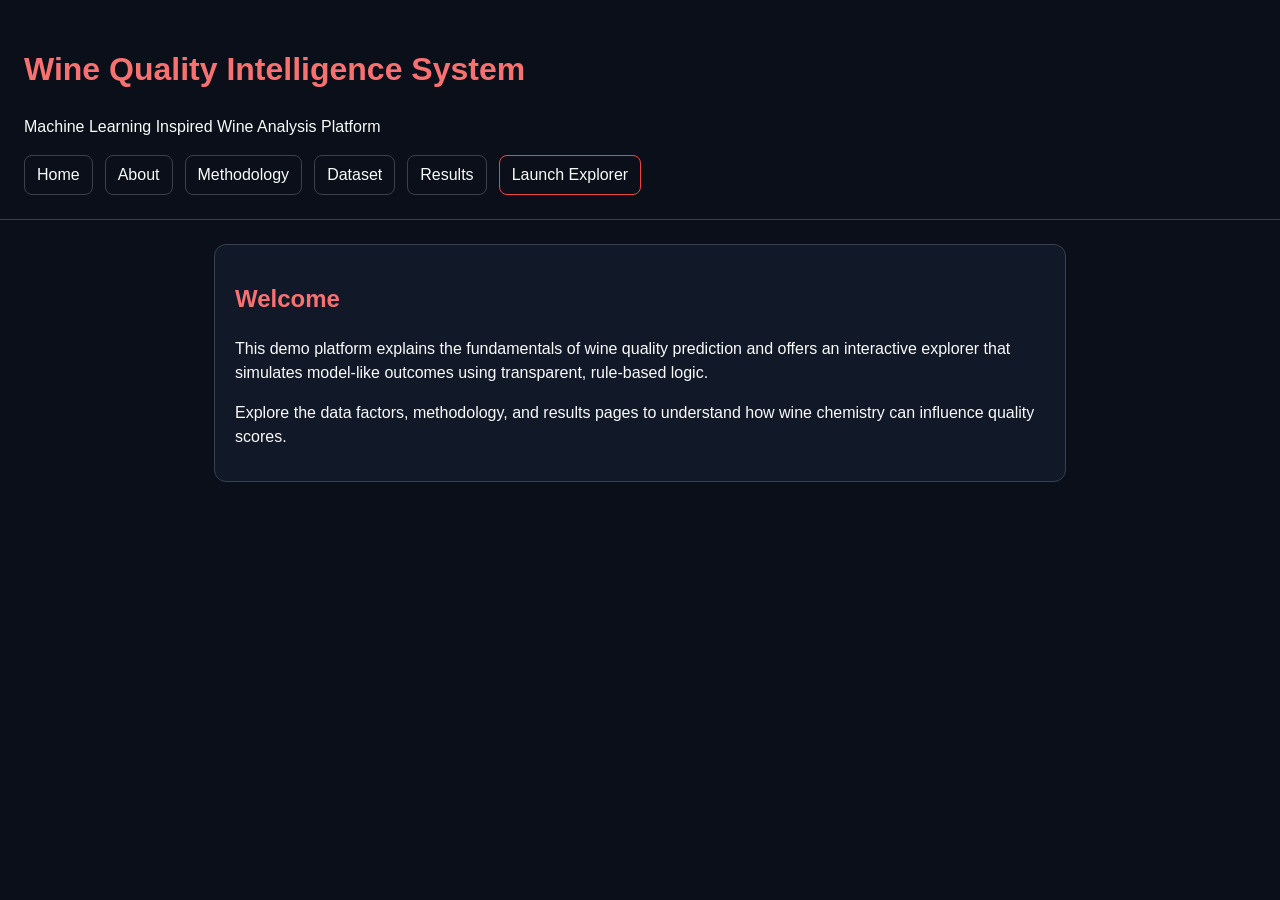
==== index.html @ b7f2c3f7 "Merge branch 'main' into codex/add-vercel-deployment-instructions-2m6fjk" ====
<!DOCTYPE html>
<html lang="en">
<head>
  <meta charset="UTF-8" />
  <meta name="viewport" content="width=device-width, initial-scale=1.0" />
  <title>Wine Quality Intelligence Platform</title>
  <link rel="stylesheet" href="css/style.css" />
</head>
<body>
  <header class="site-header">
    <h1>Wine Quality Intelligence System</h1>
    <p>Machine Learning Inspired Wine Analysis Platform</p>
    <nav>
      <a href="index.html">Home</a>
      <a href="about.html">About</a>
      <a href="methodology.html">Methodology</a>
      <a href="dataset.html">Dataset</a>
      <a href="results.html">Results</a>
      <a href="explorer.html" class="cta">Launch Explorer</a>
    </nav>
  </header>

  <main class="container">
    <section class="card">
      <h2>Welcome</h2>
      <p>
        This demo platform explains the fundamentals of wine quality prediction and offers
        an interactive explorer that simulates model-like outcomes using transparent, rule-based logic.
      </p>
      <p>
        Explore the data factors, methodology, and results pages to understand how wine chemistry
        can influence quality scores.
      </p>
    </section>
  </main>

  <script src="js/script.js"></script>
</body>
</html>
---- css/style.css ----
:root {
  --bg: #0b0f1a;
  --surface: #111827;
  --text: #f9fafb;
  --muted: #d1d5db;
  --accent: #f87171;
  --button: #7f1d1d;
}

* { box-sizing: border-box; }

body {
  margin: 0;
  background: var(--bg);
  color: var(--text);
  font-family: Arial, Helvetica, sans-serif;
  line-height: 1.5;
}

h1, h2 {
  color: var(--accent);
}

.site-header {
  padding: 1.5rem;
  border-bottom: 1px solid #374151;
}

nav {
  display: flex;
  flex-wrap: wrap;
  gap: 0.75rem;
  margin-top: 1rem;
}

nav a {
  color: var(--text);
  text-decoration: none;
  padding: 0.45rem 0.75rem;
  border: 1px solid #374151;
  border-radius: 0.5rem;
}

nav a.cta {
  border-color: #ef4444;
}

.container {
  max-width: 900px;
  margin: 0 auto;
  padding: 1.5rem;
}

.card {
  background: var(--surface);
  border: 1px solid #374151;
  border-radius: 0.75rem;
  padding: 1rem 1.25rem;
  margin-bottom: 1rem;
}

label {
  display: block;
  margin-top: 0.75rem;
  color: var(--muted);
}

input[type="range"] {
  width: 100%;
}

button {
  margin-top: 1rem;
  background: var(--button);
  color: white;
  padding: 10px 14px;
  border-radius: 5px;
  border: none;
  cursor: pointer;
}

.result, .insights {
  margin-top: 1rem;
}

.bars > div {
  margin: 0.75rem 0;
}

.bar {
  height: 12px;
  background: linear-gradient(90deg, #ef4444, #22c55e);
  width: var(--w);
  border-radius: 999px;
}
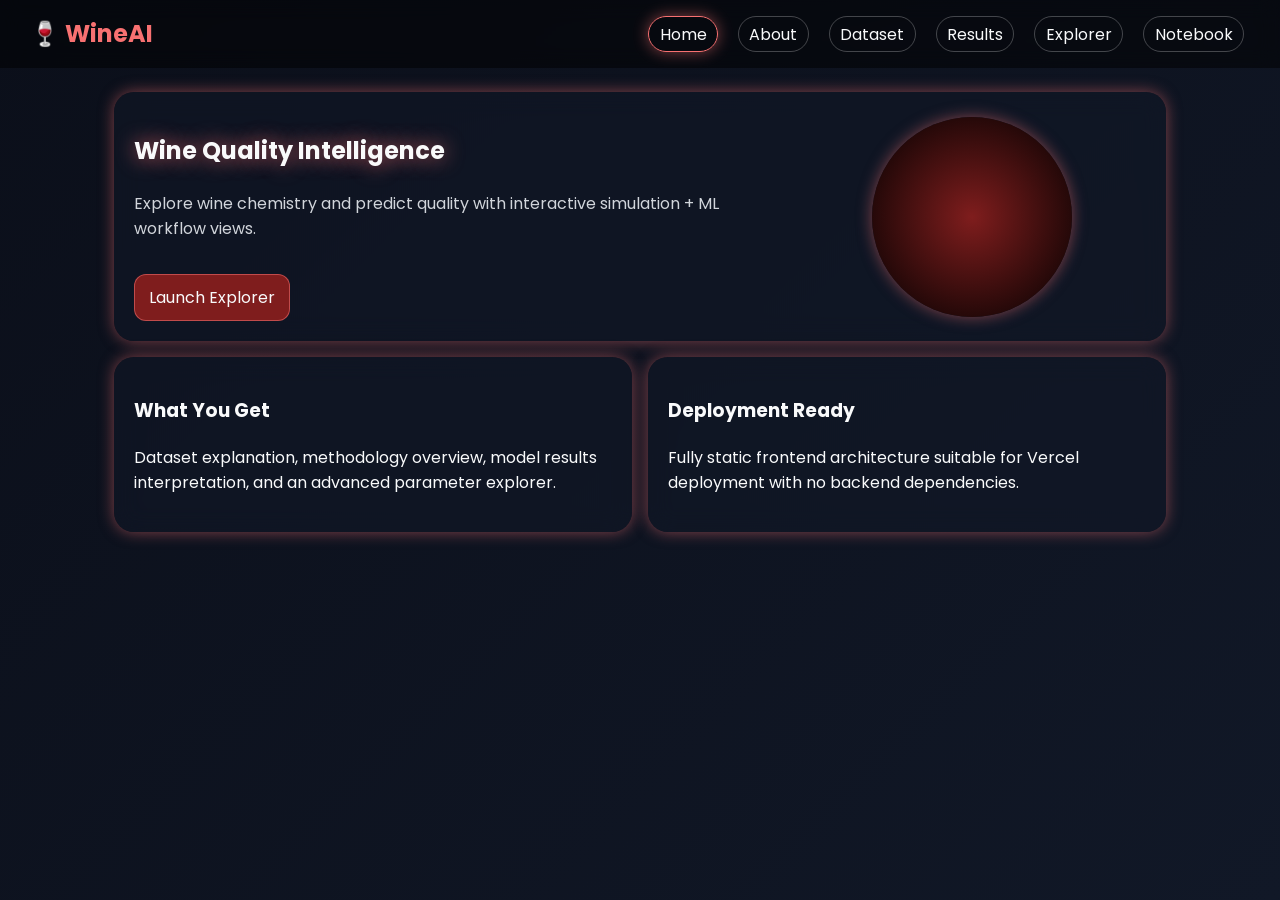
==== commit 68f2a105: "Redesign UI with EPHI premium theme and live charted explorer" ====
--- a/index.html
+++ b/index.html
@@ -7,30 +7,37 @@
   <link rel="stylesheet" href="css/style.css" />
 </head>
 <body>
-  <header class="site-header">
-    <h1>Wine Quality Intelligence System</h1>
-    <p>Machine Learning Inspired Wine Analysis Platform</p>
-    <nav>
-      <a href="index.html">Home</a>
-      <a href="about.html">About</a>
-      <a href="methodology.html">Methodology</a>
-      <a href="dataset.html">Dataset</a>
-      <a href="results.html">Results</a>
-      <a href="explorer.html" class="cta">Launch Explorer</a>
-    </nav>
-  </header>
+  <nav class="navbar">
+    <h2>🍷 WineAI</h2>
+    <ul>
+      <li><a href="index.html" class="active">Home</a></li>
+      <li><a href="about.html">About</a></li>
+      <li><a href="dataset.html">Dataset</a></li>
+      <li><a href="results.html">Results</a></li>
+      <li><a href="explorer.html">Explorer</a></li>
+      <li><a href="notebook.html">Notebook</a></li>
+    </ul>
+  </nav>
 
   <main class="container">
-    <section class="card">
-      <h2>Welcome</h2>
-      <p>
-        This demo platform explains the fundamentals of wine quality prediction and offers
-        an interactive explorer that simulates model-like outcomes using transparent, rule-based logic.
-      </p>
-      <p>
-        Explore the data factors, methodology, and results pages to understand how wine chemistry
-        can influence quality scores.
-      </p>
+    <section class="hero card">
+      <div class="hero-text">
+        <h1>Wine Quality Intelligence</h1>
+        <p>Explore wine chemistry and predict quality with interactive simulation + ML workflow views.</p>
+        <a href="explorer.html" class="button-link">Launch Explorer</a>
+      </div>
+      <div class="wine-animation" aria-hidden="true"></div>
+    </section>
+
+    <section class="grid-2">
+      <article class="card">
+        <h3>What You Get</h3>
+        <p>Dataset explanation, methodology overview, model results interpretation, and an advanced parameter explorer.</p>
+      </article>
+      <article class="card">
+        <h3>Deployment Ready</h3>
+        <p>Fully static frontend architecture suitable for Vercel deployment with no backend dependencies.</p>
+      </article>
     </section>
   </main>
 
--- a/css/style.css
+++ b/css/style.css
@@ -1,95 +1,209 @@
+@import url('https://fonts.googleapis.com/css2?family=Poppins:wght@300;400;600;700&display=swap');
+
 :root {
   --bg: #0b0f1a;
-  --surface: #111827;
+  --card: rgba(17, 24, 39, 0.6);
+  --primary: #7f1d1d;
+  --accent: #f87171;
   --text: #f9fafb;
   --muted: #d1d5db;
-  --accent: #f87171;
-  --button: #7f1d1d;
+  --glow: 0 0 15px rgba(248, 113, 113, 0.5);
 }
 
 * { box-sizing: border-box; }
 
 body {
+  background: linear-gradient(135deg, #0b0f1a, #111827);
+  color: var(--text);
+  font-family: 'Poppins', sans-serif;
   margin: 0;
-  background: var(--bg);
-  color: var(--text);
-  font-family: Arial, Helvetica, sans-serif;
-  line-height: 1.5;
-}
-
-h1, h2 {
+  min-height: 100vh;
+  line-height: 1.6;
+}
+
+h1 {
+  text-shadow: 0 0 20px rgba(248, 113, 113, 0.8);
+}
+
+.navbar {
+  display: flex;
+  justify-content: space-between;
+  align-items: center;
+  padding: 15px 30px;
+  background: rgba(0, 0, 0, 0.5);
+  backdrop-filter: blur(10px);
+  position: sticky;
+  top: 0;
+  z-index: 50;
+}
+
+.navbar h2 {
+  margin: 0;
   color: var(--accent);
 }
 
-.site-header {
-  padding: 1.5rem;
-  border-bottom: 1px solid #374151;
-}
-
-nav {
+.navbar ul {
   display: flex;
   flex-wrap: wrap;
-  gap: 0.75rem;
-  margin-top: 1rem;
-}
-
-nav a {
+  gap: 0.5rem;
+  list-style: none;
+  margin: 0;
+  padding: 0;
+}
+
+.navbar a {
   color: var(--text);
+  margin: 0 6px;
   text-decoration: none;
-  padding: 0.45rem 0.75rem;
-  border: 1px solid #374151;
-  border-radius: 0.5rem;
-}
-
-nav a.cta {
-  border-color: #ef4444;
+  padding: 0.35rem 0.65rem;
+  border-radius: 999px;
+  border: 1px solid rgba(249, 250, 251, 0.25);
+  transition: all 0.25s ease;
+}
+
+.navbar a:hover,
+.navbar a.active {
+  border-color: var(--accent);
+  box-shadow: var(--glow);
 }
 
 .container {
-  max-width: 900px;
+  max-width: 1100px;
   margin: 0 auto;
-  padding: 1.5rem;
+  padding: 24px;
+}
+
+.hero {
+  display: grid;
+  grid-template-columns: 1.3fr 0.7fr;
+  gap: 1rem;
+  align-items: center;
+}
+
+.hero-text p {
+  color: var(--muted);
+}
+
+.wine-animation {
+  width: 200px;
+  height: 200px;
+  margin: 0 auto;
+  background: radial-gradient(circle, #7f1d1d, #000);
+  border-radius: 50%;
+  animation: rotate 10s linear infinite;
+  box-shadow: var(--glow);
+}
+
+@keyframes rotate {
+  from { transform: rotate(0deg); }
+  to { transform: rotate(360deg); }
 }
 
 .card {
-  background: var(--surface);
-  border: 1px solid #374151;
-  border-radius: 0.75rem;
-  padding: 1rem 1.25rem;
+  background: var(--card);
+  backdrop-filter: blur(12px);
+  border-radius: 20px;
+  padding: 20px;
+  box-shadow: var(--glow);
+  transition: 0.3s;
   margin-bottom: 1rem;
 }
 
-label {
-  display: block;
-  margin-top: 0.75rem;
-  color: var(--muted);
+.card:hover {
+  transform: translateY(-5px);
+  box-shadow: 0 0 25px rgba(248, 113, 113, 0.7);
+}
+
+.grid-2 {
+  display: grid;
+  grid-template-columns: repeat(2, minmax(0, 1fr));
+  gap: 1rem;
+}
+
+.explorer {
+  display: grid;
+  grid-template-columns: 1.1fr 1fr 0.9fr;
+  gap: 20px;
+  padding: 20px 0;
 }
 
 input[type="range"] {
   width: 100%;
-}
-
-button {
+  transition: 0.3s;
+}
+
+input[type="range"]:hover {
+  transform: scale(1.05);
+}
+
+label {
+  margin-top: 0.7rem;
+  display: block;
+  color: var(--muted);
+}
+
+button,
+.button-link {
+  background: var(--primary);
+  color: var(--text);
+  border: 1px solid rgba(248, 113, 113, 0.55);
+  border-radius: 12px;
+  padding: 10px 14px;
   margin-top: 1rem;
-  background: var(--button);
-  color: white;
-  padding: 10px 14px;
-  border-radius: 5px;
-  border: none;
+  text-decoration: none;
+  display: inline-block;
   cursor: pointer;
-}
-
-.result, .insights {
-  margin-top: 1rem;
-}
-
-.bars > div {
+  transition: filter 0.25s ease;
+}
+
+button:hover,
+.button-link:hover {
+  filter: brightness(1.2);
+}
+
+#loader {
+  border: 5px solid #111;
+  border-top: 5px solid red;
+  border-radius: 50%;
+  width: 40px;
+  height: 40px;
+  animation: spin 1s linear infinite;
   margin: 0.75rem 0;
-}
-
-.bar {
-  height: 12px;
-  background: linear-gradient(90deg, #ef4444, #22c55e);
-  width: var(--w);
-  border-radius: 999px;
-}
+  display: none;
+}
+
+@keyframes spin {
+  to { transform: rotate(360deg); }
+}
+
+table {
+  width: 100%;
+  border-collapse: collapse;
+}
+th, td {
+  border: 1px solid rgba(209, 213, 219, 0.3);
+  padding: 8px;
+}
+
+.heatmap-grid {
+  display: grid;
+  grid-template-columns: repeat(3, 1fr);
+  max-width: 330px;
+  gap: 6px;
+}
+.heatmap-grid div {
+  text-align: center;
+  padding: 0.5rem;
+  border-radius: 8px;
+}
+.h1 { background: #14532d; }
+.h2 { background: #7f1d1d; }
+.h3 { background: #1d4ed8; }
+
+.small { color: var(--muted); font-size: 0.9rem; }
+
+@media (max-width: 900px) {
+  .hero { grid-template-columns: 1fr; }
+  .explorer { grid-template-columns: 1fr; }
+  .grid-2 { grid-template-columns: 1fr; }
+}
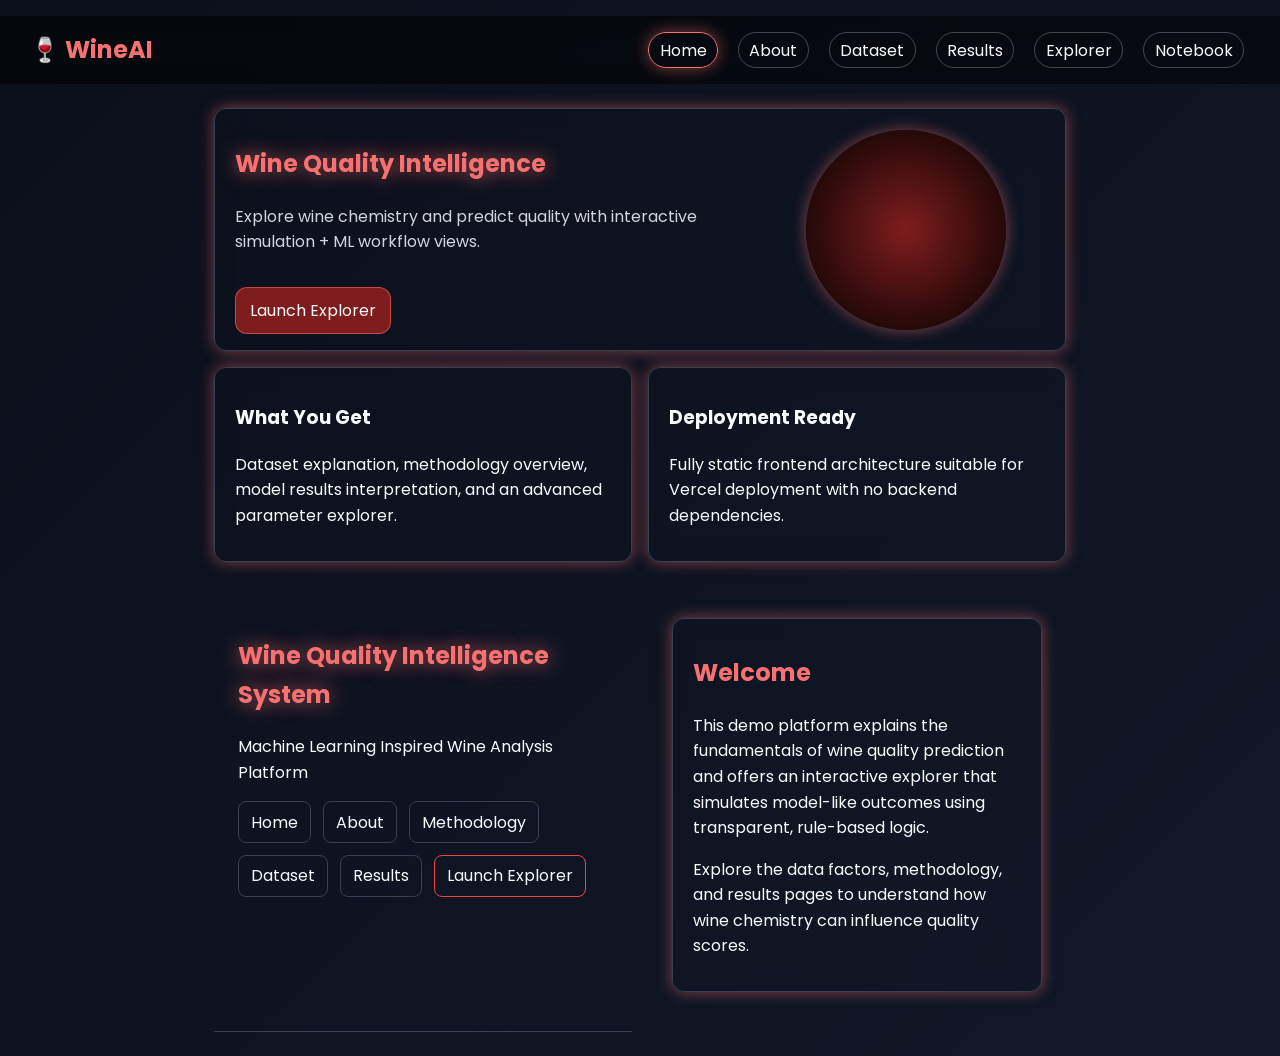
==== commit a6487c80: "Merge branch 'main' into codex/add-vercel-deployment-instructions-mnveum" ====
--- a/index.html
+++ b/index.html
@@ -38,6 +38,30 @@
         <h3>Deployment Ready</h3>
         <p>Fully static frontend architecture suitable for Vercel deployment with no backend dependencies.</p>
       </article>
+  <header class="site-header">
+    <h1>Wine Quality Intelligence System</h1>
+    <p>Machine Learning Inspired Wine Analysis Platform</p>
+    <nav>
+      <a href="index.html">Home</a>
+      <a href="about.html">About</a>
+      <a href="methodology.html">Methodology</a>
+      <a href="dataset.html">Dataset</a>
+      <a href="results.html">Results</a>
+      <a href="explorer.html" class="cta">Launch Explorer</a>
+    </nav>
+  </header>
+
+  <main class="container">
+    <section class="card">
+      <h2>Welcome</h2>
+      <p>
+        This demo platform explains the fundamentals of wine quality prediction and offers
+        an interactive explorer that simulates model-like outcomes using transparent, rule-based logic.
+      </p>
+      <p>
+        Explore the data factors, methodology, and results pages to understand how wine chemistry
+        can influence quality scores.
+      </p>
     </section>
   </main>
 
--- a/css/style.css
+++ b/css/style.css
@@ -8,6 +8,13 @@
   --text: #f9fafb;
   --muted: #d1d5db;
   --glow: 0 0 15px rgba(248, 113, 113, 0.5);
+:root {
+  --bg: #0b0f1a;
+  --surface: #111827;
+  --text: #f9fafb;
+  --muted: #d1d5db;
+  --accent: #f87171;
+  --button: #7f1d1d;
 }
 
 * { box-sizing: border-box; }
@@ -125,6 +132,59 @@
   grid-template-columns: 1.1fr 1fr 0.9fr;
   gap: 20px;
   padding: 20px 0;
+  margin: 0;
+  background: var(--bg);
+  color: var(--text);
+  font-family: Arial, Helvetica, sans-serif;
+  line-height: 1.5;
+}
+
+h1, h2 {
+  color: var(--accent);
+}
+
+.site-header {
+  padding: 1.5rem;
+  border-bottom: 1px solid #374151;
+}
+
+nav {
+  display: flex;
+  flex-wrap: wrap;
+  gap: 0.75rem;
+  margin-top: 1rem;
+}
+
+nav a {
+  color: var(--text);
+  text-decoration: none;
+  padding: 0.45rem 0.75rem;
+  border: 1px solid #374151;
+  border-radius: 0.5rem;
+}
+
+nav a.cta {
+  border-color: #ef4444;
+}
+
+.container {
+  max-width: 900px;
+  margin: 0 auto;
+  padding: 1.5rem;
+}
+
+.card {
+  background: var(--surface);
+  border: 1px solid #374151;
+  border-radius: 0.75rem;
+  padding: 1rem 1.25rem;
+  margin-bottom: 1rem;
+}
+
+label {
+  display: block;
+  margin-top: 0.75rem;
+  color: var(--muted);
 }
 
 input[type="range"] {
@@ -207,3 +267,28 @@
   .explorer { grid-template-columns: 1fr; }
   .grid-2 { grid-template-columns: 1fr; }
 }
+
+button {
+  margin-top: 1rem;
+  background: var(--button);
+  color: white;
+  padding: 10px 14px;
+  border-radius: 5px;
+  border: none;
+  cursor: pointer;
+}
+
+.result, .insights {
+  margin-top: 1rem;
+}
+
+.bars > div {
+  margin: 0.75rem 0;
+}
+
+.bar {
+  height: 12px;
+  background: linear-gradient(90deg, #ef4444, #22c55e);
+  width: var(--w);
+  border-radius: 999px;
+}
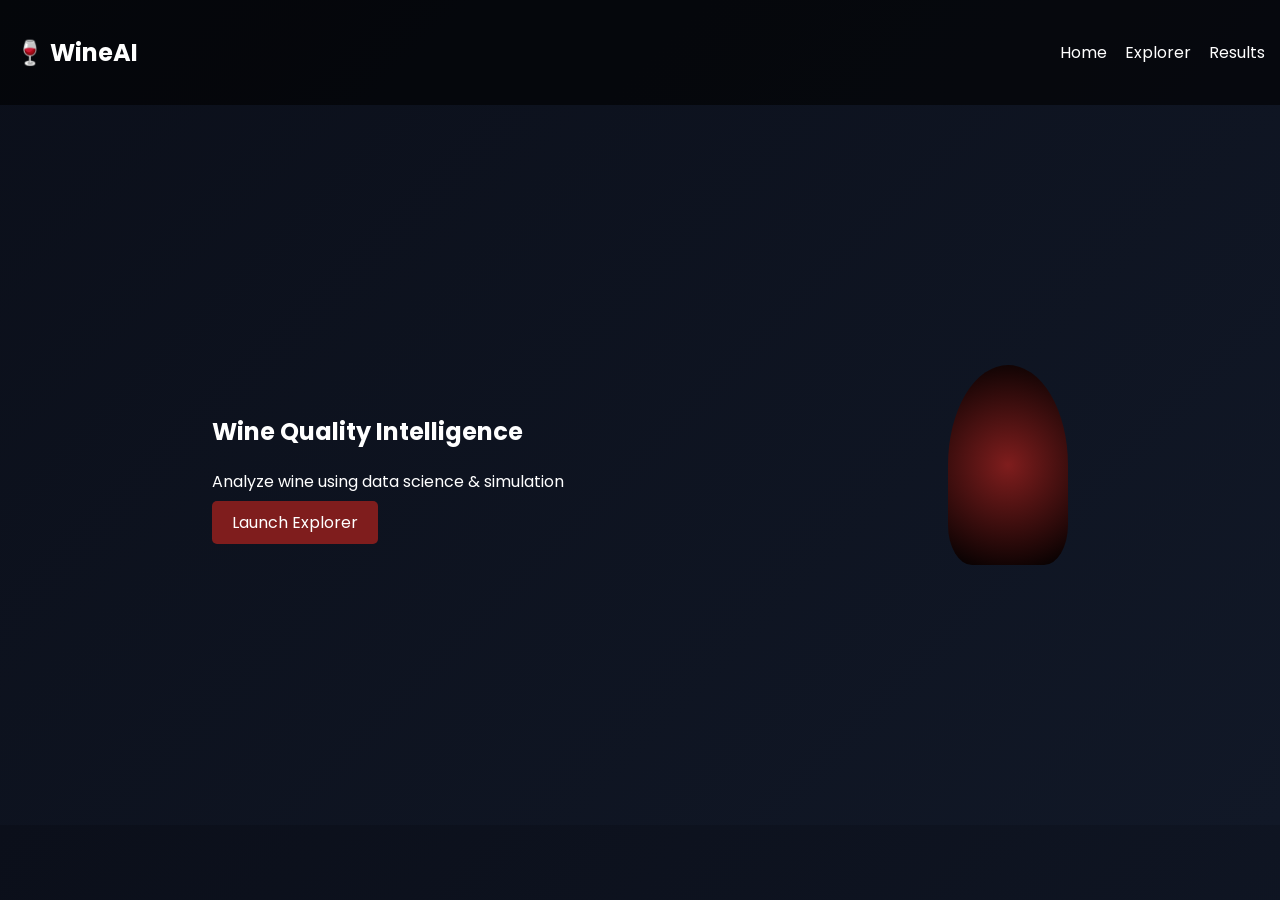
==== commit c27d13ee: "Restructure to premium 3-page WineAI frontend" ====
--- a/index.html
+++ b/index.html
@@ -1,70 +1,32 @@
 <!DOCTYPE html>
-<html lang="en">
+<html>
 <head>
-  <meta charset="UTF-8" />
-  <meta name="viewport" content="width=device-width, initial-scale=1.0" />
-  <title>Wine Quality Intelligence Platform</title>
-  <link rel="stylesheet" href="css/style.css" />
+    <meta charset="UTF-8" />
+    <meta name="viewport" content="width=device-width, initial-scale=1.0" />
+    <title>Wine Quality Intelligence</title>
+    <link rel="stylesheet" href="css/style.css">
 </head>
+
 <body>
-  <nav class="navbar">
+
+<nav class="navbar">
     <h2>🍷 WineAI</h2>
-    <ul>
-      <li><a href="index.html" class="active">Home</a></li>
-      <li><a href="about.html">About</a></li>
-      <li><a href="dataset.html">Dataset</a></li>
-      <li><a href="results.html">Results</a></li>
-      <li><a href="explorer.html">Explorer</a></li>
-      <li><a href="notebook.html">Notebook</a></li>
-    </ul>
-  </nav>
+    <div>
+        <a href="index.html">Home</a>
+        <a href="explorer.html">Explorer</a>
+        <a href="results.html">Results</a>
+    </div>
+</nav>
 
-  <main class="container">
-    <section class="hero card">
-      <div class="hero-text">
+<section class="hero">
+    <div>
         <h1>Wine Quality Intelligence</h1>
-        <p>Explore wine chemistry and predict quality with interactive simulation + ML workflow views.</p>
-        <a href="explorer.html" class="button-link">Launch Explorer</a>
-      </div>
-      <div class="wine-animation" aria-hidden="true"></div>
-    </section>
+        <p>Analyze wine using data science & simulation</p>
+        <a href="explorer.html" class="btn">Launch Explorer</a>
+    </div>
 
-    <section class="grid-2">
-      <article class="card">
-        <h3>What You Get</h3>
-        <p>Dataset explanation, methodology overview, model results interpretation, and an advanced parameter explorer.</p>
-      </article>
-      <article class="card">
-        <h3>Deployment Ready</h3>
-        <p>Fully static frontend architecture suitable for Vercel deployment with no backend dependencies.</p>
-      </article>
-  <header class="site-header">
-    <h1>Wine Quality Intelligence System</h1>
-    <p>Machine Learning Inspired Wine Analysis Platform</p>
-    <nav>
-      <a href="index.html">Home</a>
-      <a href="about.html">About</a>
-      <a href="methodology.html">Methodology</a>
-      <a href="dataset.html">Dataset</a>
-      <a href="results.html">Results</a>
-      <a href="explorer.html" class="cta">Launch Explorer</a>
-    </nav>
-  </header>
+    <div class="wine-glass"></div>
+</section>
 
-  <main class="container">
-    <section class="card">
-      <h2>Welcome</h2>
-      <p>
-        This demo platform explains the fundamentals of wine quality prediction and offers
-        an interactive explorer that simulates model-like outcomes using transparent, rule-based logic.
-      </p>
-      <p>
-        Explore the data factors, methodology, and results pages to understand how wine chemistry
-        can influence quality scores.
-      </p>
-    </section>
-  </main>
-
-  <script src="js/script.js"></script>
 </body>
 </html>
--- a/css/style.css
+++ b/css/style.css
@@ -1,294 +1,77 @@
 @import url('https://fonts.googleapis.com/css2?family=Poppins:wght@300;400;600;700&display=swap');
 
-:root {
-  --bg: #0b0f1a;
-  --card: rgba(17, 24, 39, 0.6);
-  --primary: #7f1d1d;
-  --accent: #f87171;
-  --text: #f9fafb;
-  --muted: #d1d5db;
-  --glow: 0 0 15px rgba(248, 113, 113, 0.5);
-:root {
-  --bg: #0b0f1a;
-  --surface: #111827;
-  --text: #f9fafb;
-  --muted: #d1d5db;
-  --accent: #f87171;
-  --button: #7f1d1d;
-}
-
-* { box-sizing: border-box; }
-
 body {
-  background: linear-gradient(135deg, #0b0f1a, #111827);
-  color: var(--text);
-  font-family: 'Poppins', sans-serif;
-  margin: 0;
-  min-height: 100vh;
-  line-height: 1.6;
-}
-
-h1 {
-  text-shadow: 0 0 20px rgba(248, 113, 113, 0.8);
+    background: linear-gradient(135deg, #0b0f1a, #111827);
+    color: white;
+    font-family: 'Poppins', sans-serif;
+    margin: 0;
 }
 
 .navbar {
-  display: flex;
-  justify-content: space-between;
-  align-items: center;
-  padding: 15px 30px;
-  background: rgba(0, 0, 0, 0.5);
-  backdrop-filter: blur(10px);
-  position: sticky;
-  top: 0;
-  z-index: 50;
-}
-
-.navbar h2 {
-  margin: 0;
-  color: var(--accent);
-}
-
-.navbar ul {
-  display: flex;
-  flex-wrap: wrap;
-  gap: 0.5rem;
-  list-style: none;
-  margin: 0;
-  padding: 0;
+    display: flex;
+    justify-content: space-between;
+    align-items: center;
+    padding: 15px;
+    background: rgba(0,0,0,0.6);
 }
 
 .navbar a {
-  color: var(--text);
-  margin: 0 6px;
-  text-decoration: none;
-  padding: 0.35rem 0.65rem;
-  border-radius: 999px;
-  border: 1px solid rgba(249, 250, 251, 0.25);
-  transition: all 0.25s ease;
-}
-
-.navbar a:hover,
-.navbar a.active {
-  border-color: var(--accent);
-  box-shadow: var(--glow);
-}
-
-.container {
-  max-width: 1100px;
-  margin: 0 auto;
-  padding: 24px;
+    color: white;
+    text-decoration: none;
+    margin-left: 14px;
 }
 
 .hero {
-  display: grid;
-  grid-template-columns: 1.3fr 0.7fr;
-  gap: 1rem;
-  align-items: center;
+    display: flex;
+    justify-content: space-around;
+    align-items: center;
+    height: 80vh;
+    padding: 0 20px;
 }
 
-.hero-text p {
-  color: var(--muted);
-}
-
-.wine-animation {
-  width: 200px;
-  height: 200px;
-  margin: 0 auto;
-  background: radial-gradient(circle, #7f1d1d, #000);
-  border-radius: 50%;
-  animation: rotate 10s linear infinite;
-  box-shadow: var(--glow);
-}
-
-@keyframes rotate {
-  from { transform: rotate(0deg); }
-  to { transform: rotate(360deg); }
+.btn {
+    padding: 10px 20px;
+    background: #7f1d1d;
+    color: white;
+    text-decoration: none;
+    border-radius: 5px;
 }
 
 .card {
-  background: var(--card);
-  backdrop-filter: blur(12px);
-  border-radius: 20px;
-  padding: 20px;
-  box-shadow: var(--glow);
-  transition: 0.3s;
-  margin-bottom: 1rem;
-}
-
-.card:hover {
-  transform: translateY(-5px);
-  box-shadow: 0 0 25px rgba(248, 113, 113, 0.7);
-}
-
-.grid-2 {
-  display: grid;
-  grid-template-columns: repeat(2, minmax(0, 1fr));
-  gap: 1rem;
+    background: rgba(17, 24, 39, 0.6);
+    backdrop-filter: blur(10px);
+    padding: 20px;
+    border-radius: 15px;
 }
 
 .explorer {
-  display: grid;
-  grid-template-columns: 1.1fr 1fr 0.9fr;
-  gap: 20px;
-  padding: 20px 0;
-  margin: 0;
-  background: var(--bg);
-  color: var(--text);
-  font-family: Arial, Helvetica, sans-serif;
-  line-height: 1.5;
+    display: grid;
+    grid-template-columns: repeat(3, 1fr);
+    gap: 20px;
+    padding: 20px;
 }
 
-h1, h2 {
-  color: var(--accent);
+.wine-glass {
+    width: 120px;
+    height: 200px;
+    border-radius: 50% 50% 20% 20%;
+    background: radial-gradient(circle, #7f1d1d, black);
+    animation: float 3s ease-in-out infinite;
 }
 
-.site-header {
-  padding: 1.5rem;
-  border-bottom: 1px solid #374151;
+@keyframes float {
+    0% { transform: translateY(0px); }
+    50% { transform: translateY(-20px); }
+    100% { transform: translateY(0px); }
 }
 
-nav {
-  display: flex;
-  flex-wrap: wrap;
-  gap: 0.75rem;
-  margin-top: 1rem;
+.results-wrap {
+    max-width: 900px;
+    margin: 0 auto;
+    padding: 20px;
 }
 
-nav a {
-  color: var(--text);
-  text-decoration: none;
-  padding: 0.45rem 0.75rem;
-  border: 1px solid #374151;
-  border-radius: 0.5rem;
+@media (max-width: 900px) {
+  .hero { flex-direction: column; text-align: center; gap: 20px; }
+  .explorer { grid-template-columns: 1fr; }
 }
-
-nav a.cta {
-  border-color: #ef4444;
-}
-
-.container {
-  max-width: 900px;
-  margin: 0 auto;
-  padding: 1.5rem;
-}
-
-.card {
-  background: var(--surface);
-  border: 1px solid #374151;
-  border-radius: 0.75rem;
-  padding: 1rem 1.25rem;
-  margin-bottom: 1rem;
-}
-
-label {
-  display: block;
-  margin-top: 0.75rem;
-  color: var(--muted);
-}
-
-input[type="range"] {
-  width: 100%;
-  transition: 0.3s;
-}
-
-input[type="range"]:hover {
-  transform: scale(1.05);
-}
-
-label {
-  margin-top: 0.7rem;
-  display: block;
-  color: var(--muted);
-}
-
-button,
-.button-link {
-  background: var(--primary);
-  color: var(--text);
-  border: 1px solid rgba(248, 113, 113, 0.55);
-  border-radius: 12px;
-  padding: 10px 14px;
-  margin-top: 1rem;
-  text-decoration: none;
-  display: inline-block;
-  cursor: pointer;
-  transition: filter 0.25s ease;
-}
-
-button:hover,
-.button-link:hover {
-  filter: brightness(1.2);
-}
-
-#loader {
-  border: 5px solid #111;
-  border-top: 5px solid red;
-  border-radius: 50%;
-  width: 40px;
-  height: 40px;
-  animation: spin 1s linear infinite;
-  margin: 0.75rem 0;
-  display: none;
-}
-
-@keyframes spin {
-  to { transform: rotate(360deg); }
-}
-
-table {
-  width: 100%;
-  border-collapse: collapse;
-}
-th, td {
-  border: 1px solid rgba(209, 213, 219, 0.3);
-  padding: 8px;
-}
-
-.heatmap-grid {
-  display: grid;
-  grid-template-columns: repeat(3, 1fr);
-  max-width: 330px;
-  gap: 6px;
-}
-.heatmap-grid div {
-  text-align: center;
-  padding: 0.5rem;
-  border-radius: 8px;
-}
-.h1 { background: #14532d; }
-.h2 { background: #7f1d1d; }
-.h3 { background: #1d4ed8; }
-
-.small { color: var(--muted); font-size: 0.9rem; }
-
-@media (max-width: 900px) {
-  .hero { grid-template-columns: 1fr; }
-  .explorer { grid-template-columns: 1fr; }
-  .grid-2 { grid-template-columns: 1fr; }
-}
-
-button {
-  margin-top: 1rem;
-  background: var(--button);
-  color: white;
-  padding: 10px 14px;
-  border-radius: 5px;
-  border: none;
-  cursor: pointer;
-}
-
-.result, .insights {
-  margin-top: 1rem;
-}
-
-.bars > div {
-  margin: 0.75rem 0;
-}
-
-.bar {
-  height: 12px;
-  background: linear-gradient(90deg, #ef4444, #22c55e);
-  width: var(--w);
-  border-radius: 999px;
-}
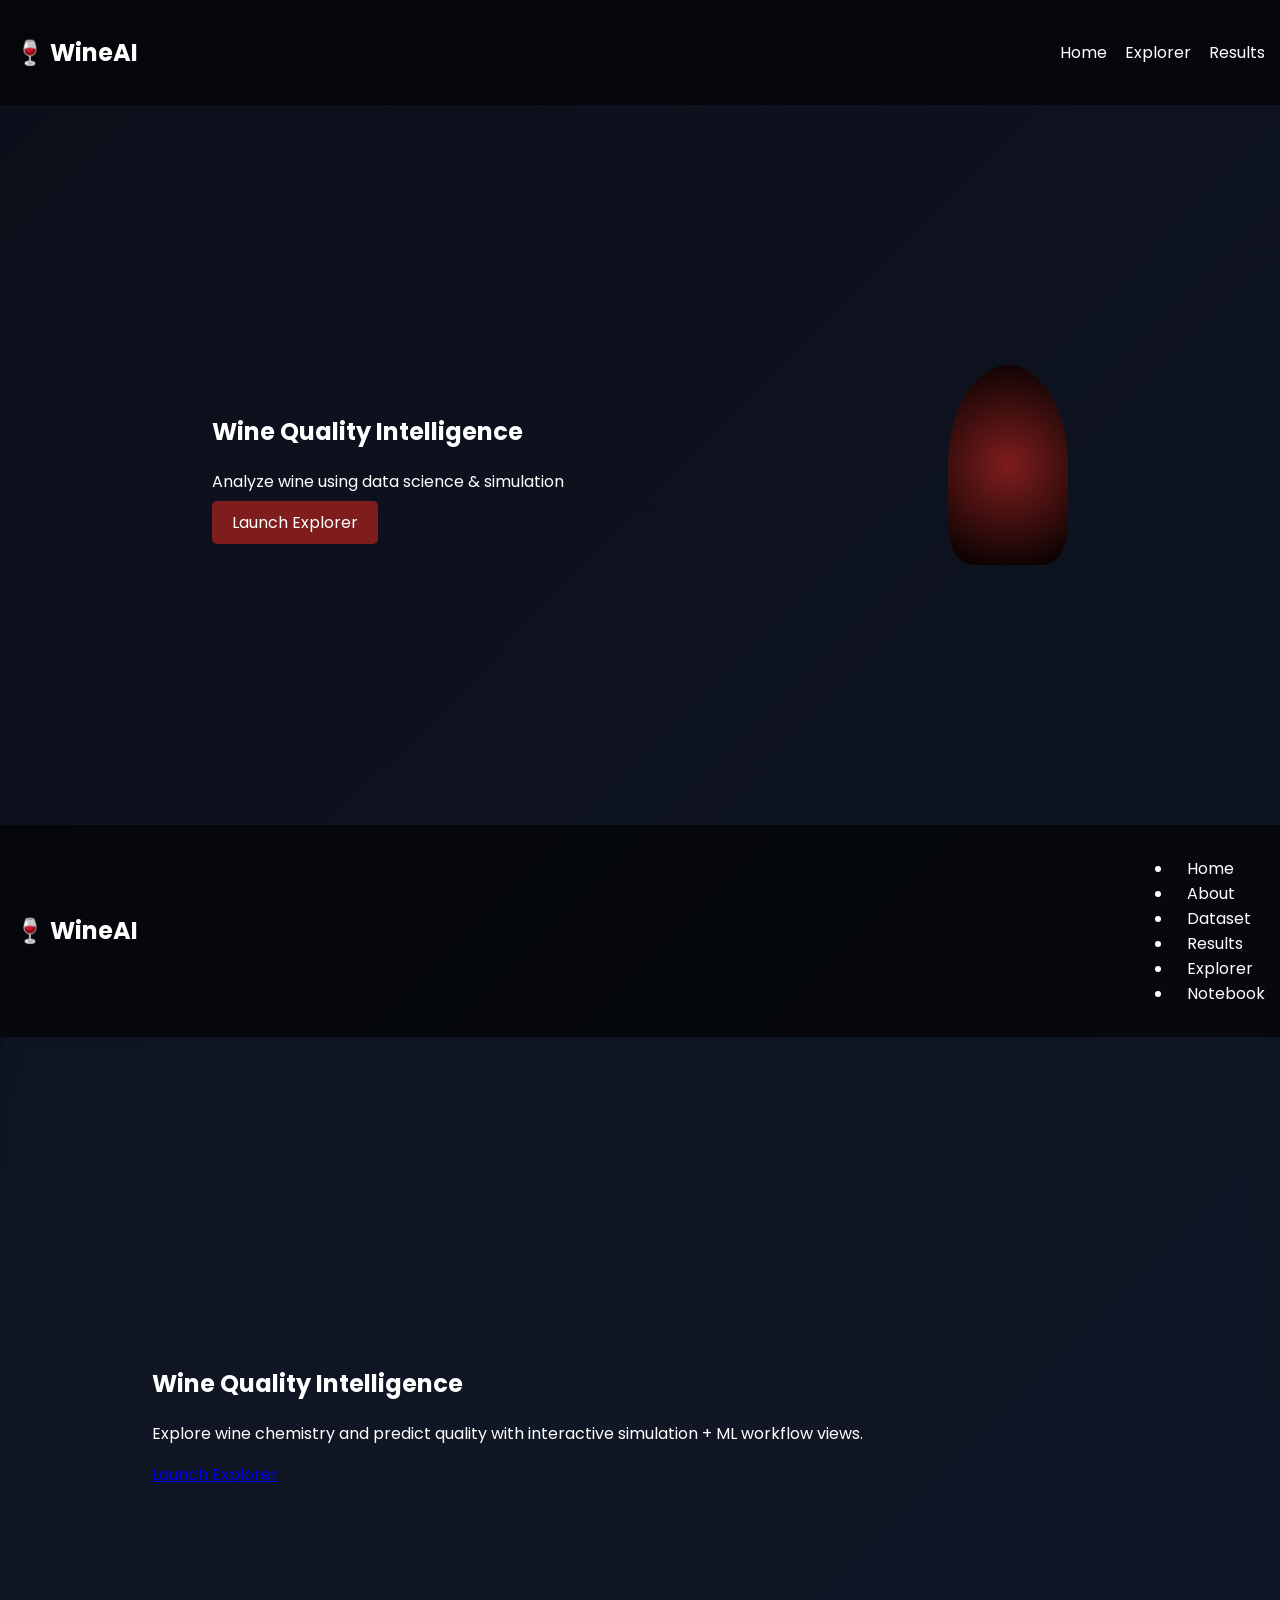
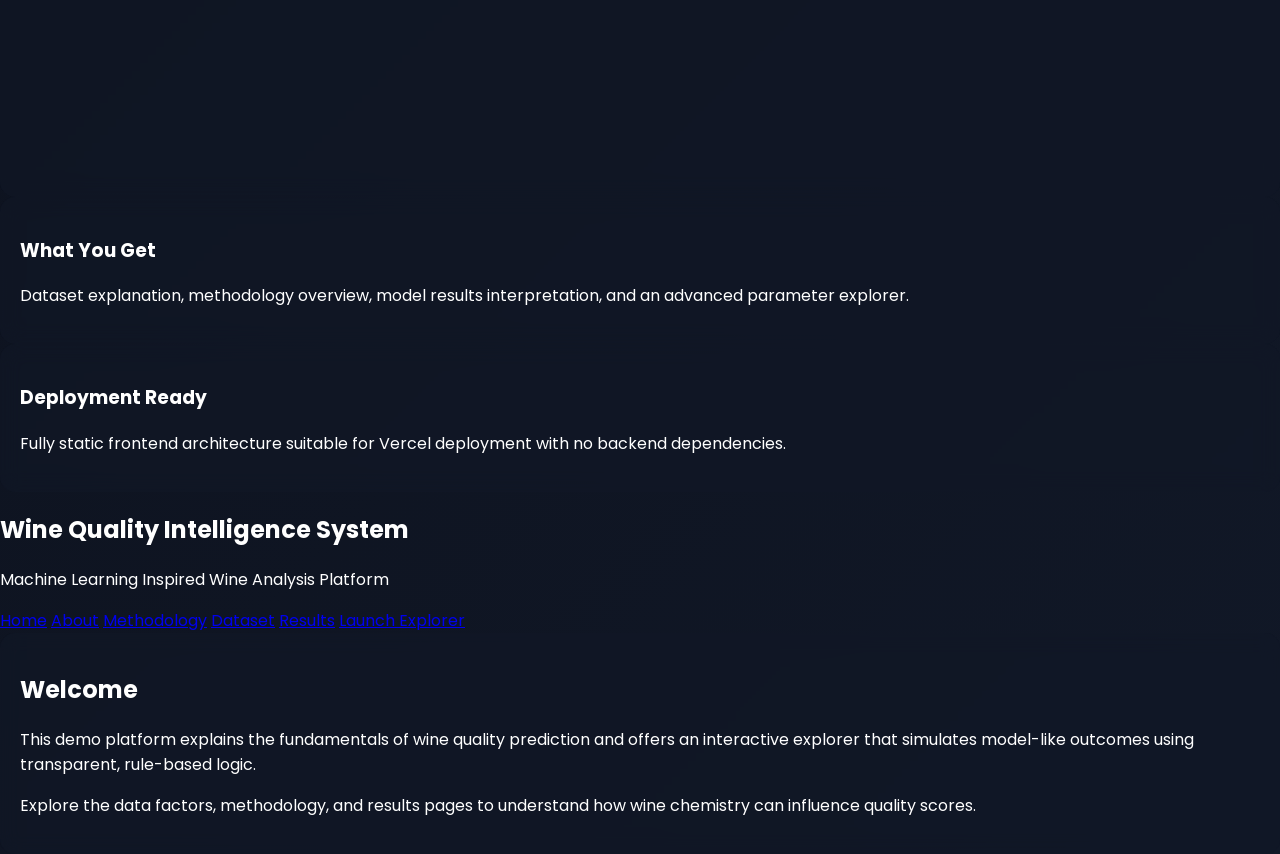
==== commit 12302563: "Merge branch 'main' into codex/add-vercel-deployment-instructions-rsl1hz" ====
--- a/index.html
+++ b/index.html
@@ -28,5 +28,72 @@
     <div class="wine-glass"></div>
 </section>
 
+<html lang="en">
+<head>
+  <meta charset="UTF-8" />
+  <meta name="viewport" content="width=device-width, initial-scale=1.0" />
+  <title>Wine Quality Intelligence Platform</title>
+  <link rel="stylesheet" href="css/style.css" />
+</head>
+<body>
+  <nav class="navbar">
+    <h2>🍷 WineAI</h2>
+    <ul>
+      <li><a href="index.html" class="active">Home</a></li>
+      <li><a href="about.html">About</a></li>
+      <li><a href="dataset.html">Dataset</a></li>
+      <li><a href="results.html">Results</a></li>
+      <li><a href="explorer.html">Explorer</a></li>
+      <li><a href="notebook.html">Notebook</a></li>
+    </ul>
+  </nav>
+
+  <main class="container">
+    <section class="hero card">
+      <div class="hero-text">
+        <h1>Wine Quality Intelligence</h1>
+        <p>Explore wine chemistry and predict quality with interactive simulation + ML workflow views.</p>
+        <a href="explorer.html" class="button-link">Launch Explorer</a>
+      </div>
+      <div class="wine-animation" aria-hidden="true"></div>
+    </section>
+
+    <section class="grid-2">
+      <article class="card">
+        <h3>What You Get</h3>
+        <p>Dataset explanation, methodology overview, model results interpretation, and an advanced parameter explorer.</p>
+      </article>
+      <article class="card">
+        <h3>Deployment Ready</h3>
+        <p>Fully static frontend architecture suitable for Vercel deployment with no backend dependencies.</p>
+      </article>
+  <header class="site-header">
+    <h1>Wine Quality Intelligence System</h1>
+    <p>Machine Learning Inspired Wine Analysis Platform</p>
+    <nav>
+      <a href="index.html">Home</a>
+      <a href="about.html">About</a>
+      <a href="methodology.html">Methodology</a>
+      <a href="dataset.html">Dataset</a>
+      <a href="results.html">Results</a>
+      <a href="explorer.html" class="cta">Launch Explorer</a>
+    </nav>
+  </header>
+
+  <main class="container">
+    <section class="card">
+      <h2>Welcome</h2>
+      <p>
+        This demo platform explains the fundamentals of wine quality prediction and offers
+        an interactive explorer that simulates model-like outcomes using transparent, rule-based logic.
+      </p>
+      <p>
+        Explore the data factors, methodology, and results pages to understand how wine chemistry
+        can influence quality scores.
+      </p>
+    </section>
+  </main>
+
+  <script src="js/script.js"></script>
 </body>
 </html>
--- a/css/style.css
+++ b/css/style.css
@@ -74,4 +74,295 @@
 @media (max-width: 900px) {
   .hero { flex-direction: column; text-align: center; gap: 20px; }
   .explorer { grid-template-columns: 1fr; }
-}
+:root {
+  --bg: #0b0f1a;
+  --card: rgba(17, 24, 39, 0.6);
+  --primary: #7f1d1d;
+  --accent: #f87171;
+  --text: #f9fafb;
+  --muted: #d1d5db;
+  --glow: 0 0 15px rgba(248, 113, 113, 0.5);
+:root {
+  --bg: #0b0f1a;
+  --surface: #111827;
+  --text: #f9fafb;
+  --muted: #d1d5db;
+  --accent: #f87171;
+  --button: #7f1d1d;
+}
+
+* { box-sizing: border-box; }
+
+body {
+  background: linear-gradient(135deg, #0b0f1a, #111827);
+  color: var(--text);
+  font-family: 'Poppins', sans-serif;
+  margin: 0;
+  min-height: 100vh;
+  line-height: 1.6;
+}
+
+h1 {
+  text-shadow: 0 0 20px rgba(248, 113, 113, 0.8);
+}
+
+.navbar {
+  display: flex;
+  justify-content: space-between;
+  align-items: center;
+  padding: 15px 30px;
+  background: rgba(0, 0, 0, 0.5);
+  backdrop-filter: blur(10px);
+  position: sticky;
+  top: 0;
+  z-index: 50;
+}
+
+.navbar h2 {
+  margin: 0;
+  color: var(--accent);
+}
+
+.navbar ul {
+  display: flex;
+  flex-wrap: wrap;
+  gap: 0.5rem;
+  list-style: none;
+  margin: 0;
+  padding: 0;
+}
+
+.navbar a {
+  color: var(--text);
+  margin: 0 6px;
+  text-decoration: none;
+  padding: 0.35rem 0.65rem;
+  border-radius: 999px;
+  border: 1px solid rgba(249, 250, 251, 0.25);
+  transition: all 0.25s ease;
+}
+
+.navbar a:hover,
+.navbar a.active {
+  border-color: var(--accent);
+  box-shadow: var(--glow);
+}
+
+.container {
+  max-width: 1100px;
+  margin: 0 auto;
+  padding: 24px;
+}
+
+.hero {
+  display: grid;
+  grid-template-columns: 1.3fr 0.7fr;
+  gap: 1rem;
+  align-items: center;
+}
+
+.hero-text p {
+  color: var(--muted);
+}
+
+.wine-animation {
+  width: 200px;
+  height: 200px;
+  margin: 0 auto;
+  background: radial-gradient(circle, #7f1d1d, #000);
+  border-radius: 50%;
+  animation: rotate 10s linear infinite;
+  box-shadow: var(--glow);
+}
+
+@keyframes rotate {
+  from { transform: rotate(0deg); }
+  to { transform: rotate(360deg); }
+}
+
+.card {
+  background: var(--card);
+  backdrop-filter: blur(12px);
+  border-radius: 20px;
+  padding: 20px;
+  box-shadow: var(--glow);
+  transition: 0.3s;
+  margin-bottom: 1rem;
+}
+
+.card:hover {
+  transform: translateY(-5px);
+  box-shadow: 0 0 25px rgba(248, 113, 113, 0.7);
+}
+
+.grid-2 {
+  display: grid;
+  grid-template-columns: repeat(2, minmax(0, 1fr));
+  gap: 1rem;
+}
+
+.explorer {
+  display: grid;
+  grid-template-columns: 1.1fr 1fr 0.9fr;
+  gap: 20px;
+  padding: 20px 0;
+  margin: 0;
+  background: var(--bg);
+  color: var(--text);
+  font-family: Arial, Helvetica, sans-serif;
+  line-height: 1.5;
+}
+
+h1, h2 {
+  color: var(--accent);
+}
+
+.site-header {
+  padding: 1.5rem;
+  border-bottom: 1px solid #374151;
+}
+
+nav {
+  display: flex;
+  flex-wrap: wrap;
+  gap: 0.75rem;
+  margin-top: 1rem;
+}
+
+nav a {
+  color: var(--text);
+  text-decoration: none;
+  padding: 0.45rem 0.75rem;
+  border: 1px solid #374151;
+  border-radius: 0.5rem;
+}
+
+nav a.cta {
+  border-color: #ef4444;
+}
+
+.container {
+  max-width: 900px;
+  margin: 0 auto;
+  padding: 1.5rem;
+}
+
+.card {
+  background: var(--surface);
+  border: 1px solid #374151;
+  border-radius: 0.75rem;
+  padding: 1rem 1.25rem;
+  margin-bottom: 1rem;
+}
+
+label {
+  display: block;
+  margin-top: 0.75rem;
+  color: var(--muted);
+}
+
+input[type="range"] {
+  width: 100%;
+  transition: 0.3s;
+}
+
+input[type="range"]:hover {
+  transform: scale(1.05);
+}
+
+label {
+  margin-top: 0.7rem;
+  display: block;
+  color: var(--muted);
+}
+
+button,
+.button-link {
+  background: var(--primary);
+  color: var(--text);
+  border: 1px solid rgba(248, 113, 113, 0.55);
+  border-radius: 12px;
+  padding: 10px 14px;
+  margin-top: 1rem;
+  text-decoration: none;
+  display: inline-block;
+  cursor: pointer;
+  transition: filter 0.25s ease;
+}
+
+button:hover,
+.button-link:hover {
+  filter: brightness(1.2);
+}
+
+#loader {
+  border: 5px solid #111;
+  border-top: 5px solid red;
+  border-radius: 50%;
+  width: 40px;
+  height: 40px;
+  animation: spin 1s linear infinite;
+  margin: 0.75rem 0;
+  display: none;
+}
+
+@keyframes spin {
+  to { transform: rotate(360deg); }
+}
+
+table {
+  width: 100%;
+  border-collapse: collapse;
+}
+th, td {
+  border: 1px solid rgba(209, 213, 219, 0.3);
+  padding: 8px;
+}
+
+.heatmap-grid {
+  display: grid;
+  grid-template-columns: repeat(3, 1fr);
+  max-width: 330px;
+  gap: 6px;
+}
+.heatmap-grid div {
+  text-align: center;
+  padding: 0.5rem;
+  border-radius: 8px;
+}
+.h1 { background: #14532d; }
+.h2 { background: #7f1d1d; }
+.h3 { background: #1d4ed8; }
+
+.small { color: var(--muted); font-size: 0.9rem; }
+
+@media (max-width: 900px) {
+  .hero { grid-template-columns: 1fr; }
+  .explorer { grid-template-columns: 1fr; }
+  .grid-2 { grid-template-columns: 1fr; }
+}
+
+button {
+  margin-top: 1rem;
+  background: var(--button);
+  color: white;
+  padding: 10px 14px;
+  border-radius: 5px;
+  border: none;
+  cursor: pointer;
+}
+
+.result, .insights {
+  margin-top: 1rem;
+}
+
+.bars > div {
+  margin: 0.75rem 0;
+}
+
+.bar {
+  height: 12px;
+  background: linear-gradient(90deg, #ef4444, #22c55e);
+  width: var(--w);
+  border-radius: 999px;
+}
--- a/css/style.css
+++ b/css/style.css
@@ -74,4 +74,295 @@
 @media (max-width: 900px) {
   .hero { flex-direction: column; text-align: center; gap: 20px; }
   .explorer { grid-template-columns: 1fr; }
-}
+:root {
+  --bg: #0b0f1a;
+  --card: rgba(17, 24, 39, 0.6);
+  --primary: #7f1d1d;
+  --accent: #f87171;
+  --text: #f9fafb;
+  --muted: #d1d5db;
+  --glow: 0 0 15px rgba(248, 113, 113, 0.5);
+:root {
+  --bg: #0b0f1a;
+  --surface: #111827;
+  --text: #f9fafb;
+  --muted: #d1d5db;
+  --accent: #f87171;
+  --button: #7f1d1d;
+}
+
+* { box-sizing: border-box; }
+
+body {
+  background: linear-gradient(135deg, #0b0f1a, #111827);
+  color: var(--text);
+  font-family: 'Poppins', sans-serif;
+  margin: 0;
+  min-height: 100vh;
+  line-height: 1.6;
+}
+
+h1 {
+  text-shadow: 0 0 20px rgba(248, 113, 113, 0.8);
+}
+
+.navbar {
+  display: flex;
+  justify-content: space-between;
+  align-items: center;
+  padding: 15px 30px;
+  background: rgba(0, 0, 0, 0.5);
+  backdrop-filter: blur(10px);
+  position: sticky;
+  top: 0;
+  z-index: 50;
+}
+
+.navbar h2 {
+  margin: 0;
+  color: var(--accent);
+}
+
+.navbar ul {
+  display: flex;
+  flex-wrap: wrap;
+  gap: 0.5rem;
+  list-style: none;
+  margin: 0;
+  padding: 0;
+}
+
+.navbar a {
+  color: var(--text);
+  margin: 0 6px;
+  text-decoration: none;
+  padding: 0.35rem 0.65rem;
+  border-radius: 999px;
+  border: 1px solid rgba(249, 250, 251, 0.25);
+  transition: all 0.25s ease;
+}
+
+.navbar a:hover,
+.navbar a.active {
+  border-color: var(--accent);
+  box-shadow: var(--glow);
+}
+
+.container {
+  max-width: 1100px;
+  margin: 0 auto;
+  padding: 24px;
+}
+
+.hero {
+  display: grid;
+  grid-template-columns: 1.3fr 0.7fr;
+  gap: 1rem;
+  align-items: center;
+}
+
+.hero-text p {
+  color: var(--muted);
+}
+
+.wine-animation {
+  width: 200px;
+  height: 200px;
+  margin: 0 auto;
+  background: radial-gradient(circle, #7f1d1d, #000);
+  border-radius: 50%;
+  animation: rotate 10s linear infinite;
+  box-shadow: var(--glow);
+}
+
+@keyframes rotate {
+  from { transform: rotate(0deg); }
+  to { transform: rotate(360deg); }
+}
+
+.card {
+  background: var(--card);
+  backdrop-filter: blur(12px);
+  border-radius: 20px;
+  padding: 20px;
+  box-shadow: var(--glow);
+  transition: 0.3s;
+  margin-bottom: 1rem;
+}
+
+.card:hover {
+  transform: translateY(-5px);
+  box-shadow: 0 0 25px rgba(248, 113, 113, 0.7);
+}
+
+.grid-2 {
+  display: grid;
+  grid-template-columns: repeat(2, minmax(0, 1fr));
+  gap: 1rem;
+}
+
+.explorer {
+  display: grid;
+  grid-template-columns: 1.1fr 1fr 0.9fr;
+  gap: 20px;
+  padding: 20px 0;
+  margin: 0;
+  background: var(--bg);
+  color: var(--text);
+  font-family: Arial, Helvetica, sans-serif;
+  line-height: 1.5;
+}
+
+h1, h2 {
+  color: var(--accent);
+}
+
+.site-header {
+  padding: 1.5rem;
+  border-bottom: 1px solid #374151;
+}
+
+nav {
+  display: flex;
+  flex-wrap: wrap;
+  gap: 0.75rem;
+  margin-top: 1rem;
+}
+
+nav a {
+  color: var(--text);
+  text-decoration: none;
+  padding: 0.45rem 0.75rem;
+  border: 1px solid #374151;
+  border-radius: 0.5rem;
+}
+
+nav a.cta {
+  border-color: #ef4444;
+}
+
+.container {
+  max-width: 900px;
+  margin: 0 auto;
+  padding: 1.5rem;
+}
+
+.card {
+  background: var(--surface);
+  border: 1px solid #374151;
+  border-radius: 0.75rem;
+  padding: 1rem 1.25rem;
+  margin-bottom: 1rem;
+}
+
+label {
+  display: block;
+  margin-top: 0.75rem;
+  color: var(--muted);
+}
+
+input[type="range"] {
+  width: 100%;
+  transition: 0.3s;
+}
+
+input[type="range"]:hover {
+  transform: scale(1.05);
+}
+
+label {
+  margin-top: 0.7rem;
+  display: block;
+  color: var(--muted);
+}
+
+button,
+.button-link {
+  background: var(--primary);
+  color: var(--text);
+  border: 1px solid rgba(248, 113, 113, 0.55);
+  border-radius: 12px;
+  padding: 10px 14px;
+  margin-top: 1rem;
+  text-decoration: none;
+  display: inline-block;
+  cursor: pointer;
+  transition: filter 0.25s ease;
+}
+
+button:hover,
+.button-link:hover {
+  filter: brightness(1.2);
+}
+
+#loader {
+  border: 5px solid #111;
+  border-top: 5px solid red;
+  border-radius: 50%;
+  width: 40px;
+  height: 40px;
+  animation: spin 1s linear infinite;
+  margin: 0.75rem 0;
+  display: none;
+}
+
+@keyframes spin {
+  to { transform: rotate(360deg); }
+}
+
+table {
+  width: 100%;
+  border-collapse: collapse;
+}
+th, td {
+  border: 1px solid rgba(209, 213, 219, 0.3);
+  padding: 8px;
+}
+
+.heatmap-grid {
+  display: grid;
+  grid-template-columns: repeat(3, 1fr);
+  max-width: 330px;
+  gap: 6px;
+}
+.heatmap-grid div {
+  text-align: center;
+  padding: 0.5rem;
+  border-radius: 8px;
+}
+.h1 { background: #14532d; }
+.h2 { background: #7f1d1d; }
+.h3 { background: #1d4ed8; }
+
+.small { color: var(--muted); font-size: 0.9rem; }
+
+@media (max-width: 900px) {
+  .hero { grid-template-columns: 1fr; }
+  .explorer { grid-template-columns: 1fr; }
+  .grid-2 { grid-template-columns: 1fr; }
+}
+
+button {
+  margin-top: 1rem;
+  background: var(--button);
+  color: white;
+  padding: 10px 14px;
+  border-radius: 5px;
+  border: none;
+  cursor: pointer;
+}
+
+.result, .insights {
+  margin-top: 1rem;
+}
+
+.bars > div {
+  margin: 0.75rem 0;
+}
+
+.bar {
+  height: 12px;
+  background: linear-gradient(90deg, #ef4444, #22c55e);
+  width: var(--w);
+  border-radius: 999px;
+}
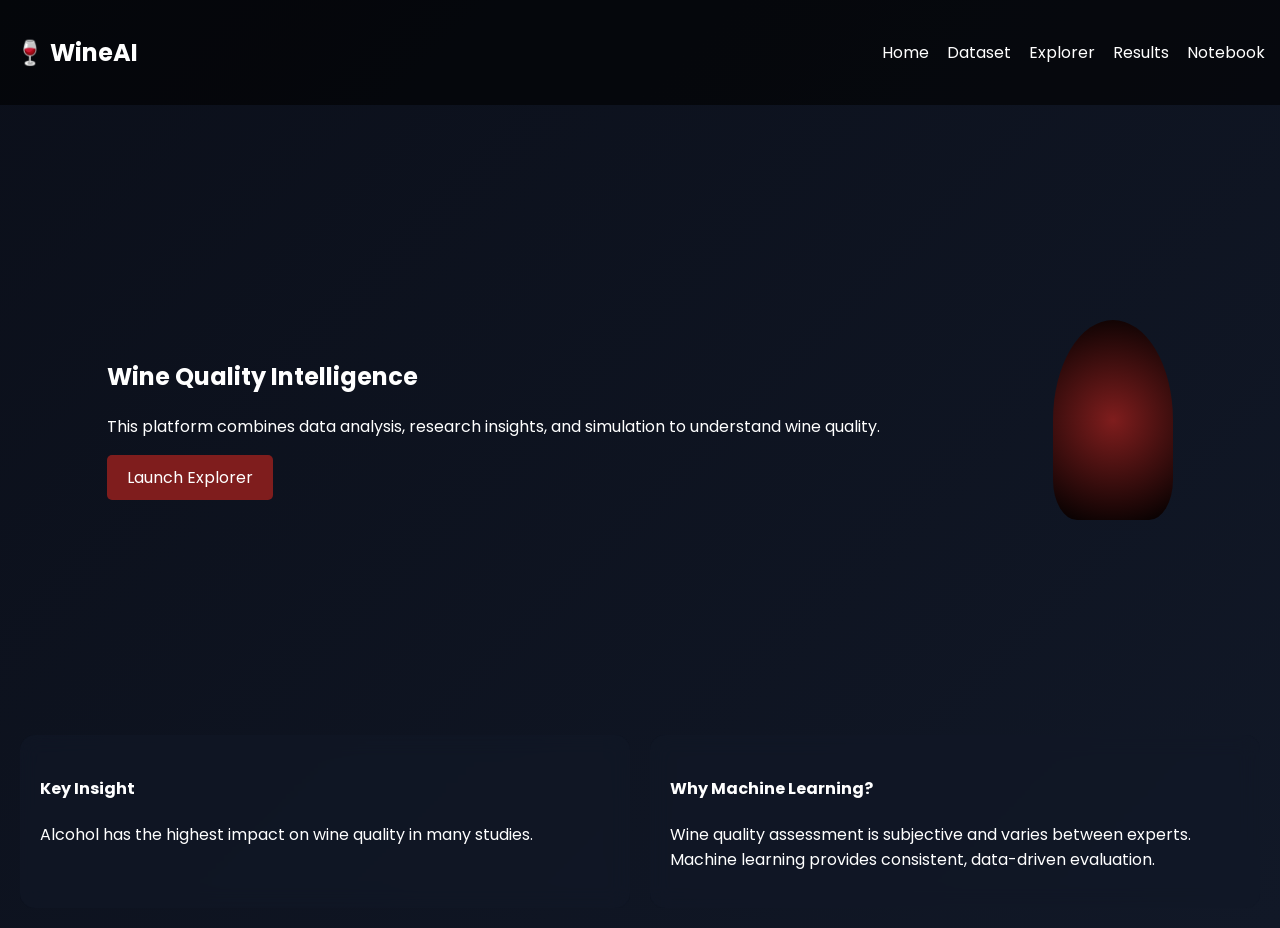
==== commit 79ee3d9c: "Upgrade site with research-driven content and smarter explorer logic" ====
--- a/index.html
+++ b/index.html
@@ -6,94 +6,36 @@
     <title>Wine Quality Intelligence</title>
     <link rel="stylesheet" href="css/style.css">
 </head>
-
 <body>
-
 <nav class="navbar">
     <h2>🍷 WineAI</h2>
     <div>
         <a href="index.html">Home</a>
+        <a href="dataset.html">Dataset</a>
         <a href="explorer.html">Explorer</a>
         <a href="results.html">Results</a>
+        <a href="notebook.html">Notebook</a>
     </div>
 </nav>
 
 <section class="hero">
     <div>
         <h1>Wine Quality Intelligence</h1>
-        <p>Analyze wine using data science & simulation</p>
+        <p>This platform combines data analysis, research insights, and simulation to understand wine quality.</p>
         <a href="explorer.html" class="btn">Launch Explorer</a>
     </div>
-
     <div class="wine-glass"></div>
 </section>
 
-<html lang="en">
-<head>
-  <meta charset="UTF-8" />
-  <meta name="viewport" content="width=device-width, initial-scale=1.0" />
-  <title>Wine Quality Intelligence Platform</title>
-  <link rel="stylesheet" href="css/style.css" />
-</head>
-<body>
-  <nav class="navbar">
-    <h2>🍷 WineAI</h2>
-    <ul>
-      <li><a href="index.html" class="active">Home</a></li>
-      <li><a href="about.html">About</a></li>
-      <li><a href="dataset.html">Dataset</a></li>
-      <li><a href="results.html">Results</a></li>
-      <li><a href="explorer.html">Explorer</a></li>
-      <li><a href="notebook.html">Notebook</a></li>
-    </ul>
-  </nav>
-
-  <main class="container">
-    <section class="hero card">
-      <div class="hero-text">
-        <h1>Wine Quality Intelligence</h1>
-        <p>Explore wine chemistry and predict quality with interactive simulation + ML workflow views.</p>
-        <a href="explorer.html" class="button-link">Launch Explorer</a>
-      </div>
-      <div class="wine-animation" aria-hidden="true"></div>
-    </section>
-
-    <section class="grid-2">
-      <article class="card">
-        <h3>What You Get</h3>
-        <p>Dataset explanation, methodology overview, model results interpretation, and an advanced parameter explorer.</p>
-      </article>
-      <article class="card">
-        <h3>Deployment Ready</h3>
-        <p>Fully static frontend architecture suitable for Vercel deployment with no backend dependencies.</p>
-      </article>
-  <header class="site-header">
-    <h1>Wine Quality Intelligence System</h1>
-    <p>Machine Learning Inspired Wine Analysis Platform</p>
-    <nav>
-      <a href="index.html">Home</a>
-      <a href="about.html">About</a>
-      <a href="methodology.html">Methodology</a>
-      <a href="dataset.html">Dataset</a>
-      <a href="results.html">Results</a>
-      <a href="explorer.html" class="cta">Launch Explorer</a>
-    </nav>
-  </header>
-
-  <main class="container">
-    <section class="card">
-      <h2>Welcome</h2>
-      <p>
-        This demo platform explains the fundamentals of wine quality prediction and offers
-        an interactive explorer that simulates model-like outcomes using transparent, rule-based logic.
-      </p>
-      <p>
-        Explore the data factors, methodology, and results pages to understand how wine chemistry
-        can influence quality scores.
-      </p>
-    </section>
-  </main>
-
-  <script src="js/script.js"></script>
+<section class="insight-grid">
+  <div class="card">
+    <h4>Key Insight</h4>
+    <p>Alcohol has the highest impact on wine quality in many studies.</p>
+  </div>
+  <div class="card">
+    <h4>Why Machine Learning?</h4>
+    <p>Wine quality assessment is subjective and varies between experts. Machine learning provides consistent, data-driven evaluation.</p>
+  </div>
+</section>
 </body>
 </html>
--- a/css/style.css
+++ b/css/style.css
@@ -25,7 +25,7 @@
     display: flex;
     justify-content: space-around;
     align-items: center;
-    height: 80vh;
+    height: 70vh;
     padding: 0 20px;
 }
 
@@ -35,6 +35,7 @@
     color: white;
     text-decoration: none;
     border-radius: 5px;
+    display: inline-block;
 }
 
 .card {
@@ -65,304 +66,25 @@
     100% { transform: translateY(0px); }
 }
 
-.results-wrap {
-    max-width: 900px;
+.content-wrap {
+    max-width: 1000px;
     margin: 0 auto;
     padding: 20px;
+    display: grid;
+    gap: 20px;
 }
+
+.insight-grid {
+    display: grid;
+    grid-template-columns: repeat(2, minmax(0, 1fr));
+    gap: 20px;
+    padding: 0 20px 20px;
+}
+
+#result h3 { margin-bottom: 8px; }
 
 @media (max-width: 900px) {
   .hero { flex-direction: column; text-align: center; gap: 20px; }
   .explorer { grid-template-columns: 1fr; }
-:root {
-  --bg: #0b0f1a;
-  --card: rgba(17, 24, 39, 0.6);
-  --primary: #7f1d1d;
-  --accent: #f87171;
-  --text: #f9fafb;
-  --muted: #d1d5db;
-  --glow: 0 0 15px rgba(248, 113, 113, 0.5);
-:root {
-  --bg: #0b0f1a;
-  --surface: #111827;
-  --text: #f9fafb;
-  --muted: #d1d5db;
-  --accent: #f87171;
-  --button: #7f1d1d;
+  .insight-grid { grid-template-columns: 1fr; }
 }
-
-* { box-sizing: border-box; }
-
-body {
-  background: linear-gradient(135deg, #0b0f1a, #111827);
-  color: var(--text);
-  font-family: 'Poppins', sans-serif;
-  margin: 0;
-  min-height: 100vh;
-  line-height: 1.6;
-}
-
-h1 {
-  text-shadow: 0 0 20px rgba(248, 113, 113, 0.8);
-}
-
-.navbar {
-  display: flex;
-  justify-content: space-between;
-  align-items: center;
-  padding: 15px 30px;
-  background: rgba(0, 0, 0, 0.5);
-  backdrop-filter: blur(10px);
-  position: sticky;
-  top: 0;
-  z-index: 50;
-}
-
-.navbar h2 {
-  margin: 0;
-  color: var(--accent);
-}
-
-.navbar ul {
-  display: flex;
-  flex-wrap: wrap;
-  gap: 0.5rem;
-  list-style: none;
-  margin: 0;
-  padding: 0;
-}
-
-.navbar a {
-  color: var(--text);
-  margin: 0 6px;
-  text-decoration: none;
-  padding: 0.35rem 0.65rem;
-  border-radius: 999px;
-  border: 1px solid rgba(249, 250, 251, 0.25);
-  transition: all 0.25s ease;
-}
-
-.navbar a:hover,
-.navbar a.active {
-  border-color: var(--accent);
-  box-shadow: var(--glow);
-}
-
-.container {
-  max-width: 1100px;
-  margin: 0 auto;
-  padding: 24px;
-}
-
-.hero {
-  display: grid;
-  grid-template-columns: 1.3fr 0.7fr;
-  gap: 1rem;
-  align-items: center;
-}
-
-.hero-text p {
-  color: var(--muted);
-}
-
-.wine-animation {
-  width: 200px;
-  height: 200px;
-  margin: 0 auto;
-  background: radial-gradient(circle, #7f1d1d, #000);
-  border-radius: 50%;
-  animation: rotate 10s linear infinite;
-  box-shadow: var(--glow);
-}
-
-@keyframes rotate {
-  from { transform: rotate(0deg); }
-  to { transform: rotate(360deg); }
-}
-
-.card {
-  background: var(--card);
-  backdrop-filter: blur(12px);
-  border-radius: 20px;
-  padding: 20px;
-  box-shadow: var(--glow);
-  transition: 0.3s;
-  margin-bottom: 1rem;
-}
-
-.card:hover {
-  transform: translateY(-5px);
-  box-shadow: 0 0 25px rgba(248, 113, 113, 0.7);
-}
-
-.grid-2 {
-  display: grid;
-  grid-template-columns: repeat(2, minmax(0, 1fr));
-  gap: 1rem;
-}
-
-.explorer {
-  display: grid;
-  grid-template-columns: 1.1fr 1fr 0.9fr;
-  gap: 20px;
-  padding: 20px 0;
-  margin: 0;
-  background: var(--bg);
-  color: var(--text);
-  font-family: Arial, Helvetica, sans-serif;
-  line-height: 1.5;
-}
-
-h1, h2 {
-  color: var(--accent);
-}
-
-.site-header {
-  padding: 1.5rem;
-  border-bottom: 1px solid #374151;
-}
-
-nav {
-  display: flex;
-  flex-wrap: wrap;
-  gap: 0.75rem;
-  margin-top: 1rem;
-}
-
-nav a {
-  color: var(--text);
-  text-decoration: none;
-  padding: 0.45rem 0.75rem;
-  border: 1px solid #374151;
-  border-radius: 0.5rem;
-}
-
-nav a.cta {
-  border-color: #ef4444;
-}
-
-.container {
-  max-width: 900px;
-  margin: 0 auto;
-  padding: 1.5rem;
-}
-
-.card {
-  background: var(--surface);
-  border: 1px solid #374151;
-  border-radius: 0.75rem;
-  padding: 1rem 1.25rem;
-  margin-bottom: 1rem;
-}
-
-label {
-  display: block;
-  margin-top: 0.75rem;
-  color: var(--muted);
-}
-
-input[type="range"] {
-  width: 100%;
-  transition: 0.3s;
-}
-
-input[type="range"]:hover {
-  transform: scale(1.05);
-}
-
-label {
-  margin-top: 0.7rem;
-  display: block;
-  color: var(--muted);
-}
-
-button,
-.button-link {
-  background: var(--primary);
-  color: var(--text);
-  border: 1px solid rgba(248, 113, 113, 0.55);
-  border-radius: 12px;
-  padding: 10px 14px;
-  margin-top: 1rem;
-  text-decoration: none;
-  display: inline-block;
-  cursor: pointer;
-  transition: filter 0.25s ease;
-}
-
-button:hover,
-.button-link:hover {
-  filter: brightness(1.2);
-}
-
-#loader {
-  border: 5px solid #111;
-  border-top: 5px solid red;
-  border-radius: 50%;
-  width: 40px;
-  height: 40px;
-  animation: spin 1s linear infinite;
-  margin: 0.75rem 0;
-  display: none;
-}
-
-@keyframes spin {
-  to { transform: rotate(360deg); }
-}
-
-table {
-  width: 100%;
-  border-collapse: collapse;
-}
-th, td {
-  border: 1px solid rgba(209, 213, 219, 0.3);
-  padding: 8px;
-}
-
-.heatmap-grid {
-  display: grid;
-  grid-template-columns: repeat(3, 1fr);
-  max-width: 330px;
-  gap: 6px;
-}
-.heatmap-grid div {
-  text-align: center;
-  padding: 0.5rem;
-  border-radius: 8px;
-}
-.h1 { background: #14532d; }
-.h2 { background: #7f1d1d; }
-.h3 { background: #1d4ed8; }
-
-.small { color: var(--muted); font-size: 0.9rem; }
-
-@media (max-width: 900px) {
-  .hero { grid-template-columns: 1fr; }
-  .explorer { grid-template-columns: 1fr; }
-  .grid-2 { grid-template-columns: 1fr; }
-}
-
-button {
-  margin-top: 1rem;
-  background: var(--button);
-  color: white;
-  padding: 10px 14px;
-  border-radius: 5px;
-  border: none;
-  cursor: pointer;
-}
-
-.result, .insights {
-  margin-top: 1rem;
-}
-
-.bars > div {
-  margin: 0.75rem 0;
-}
-
-.bar {
-  height: 12px;
-  background: linear-gradient(90deg, #ef4444, #22c55e);
-  width: var(--w);
-  border-radius: 999px;
-}
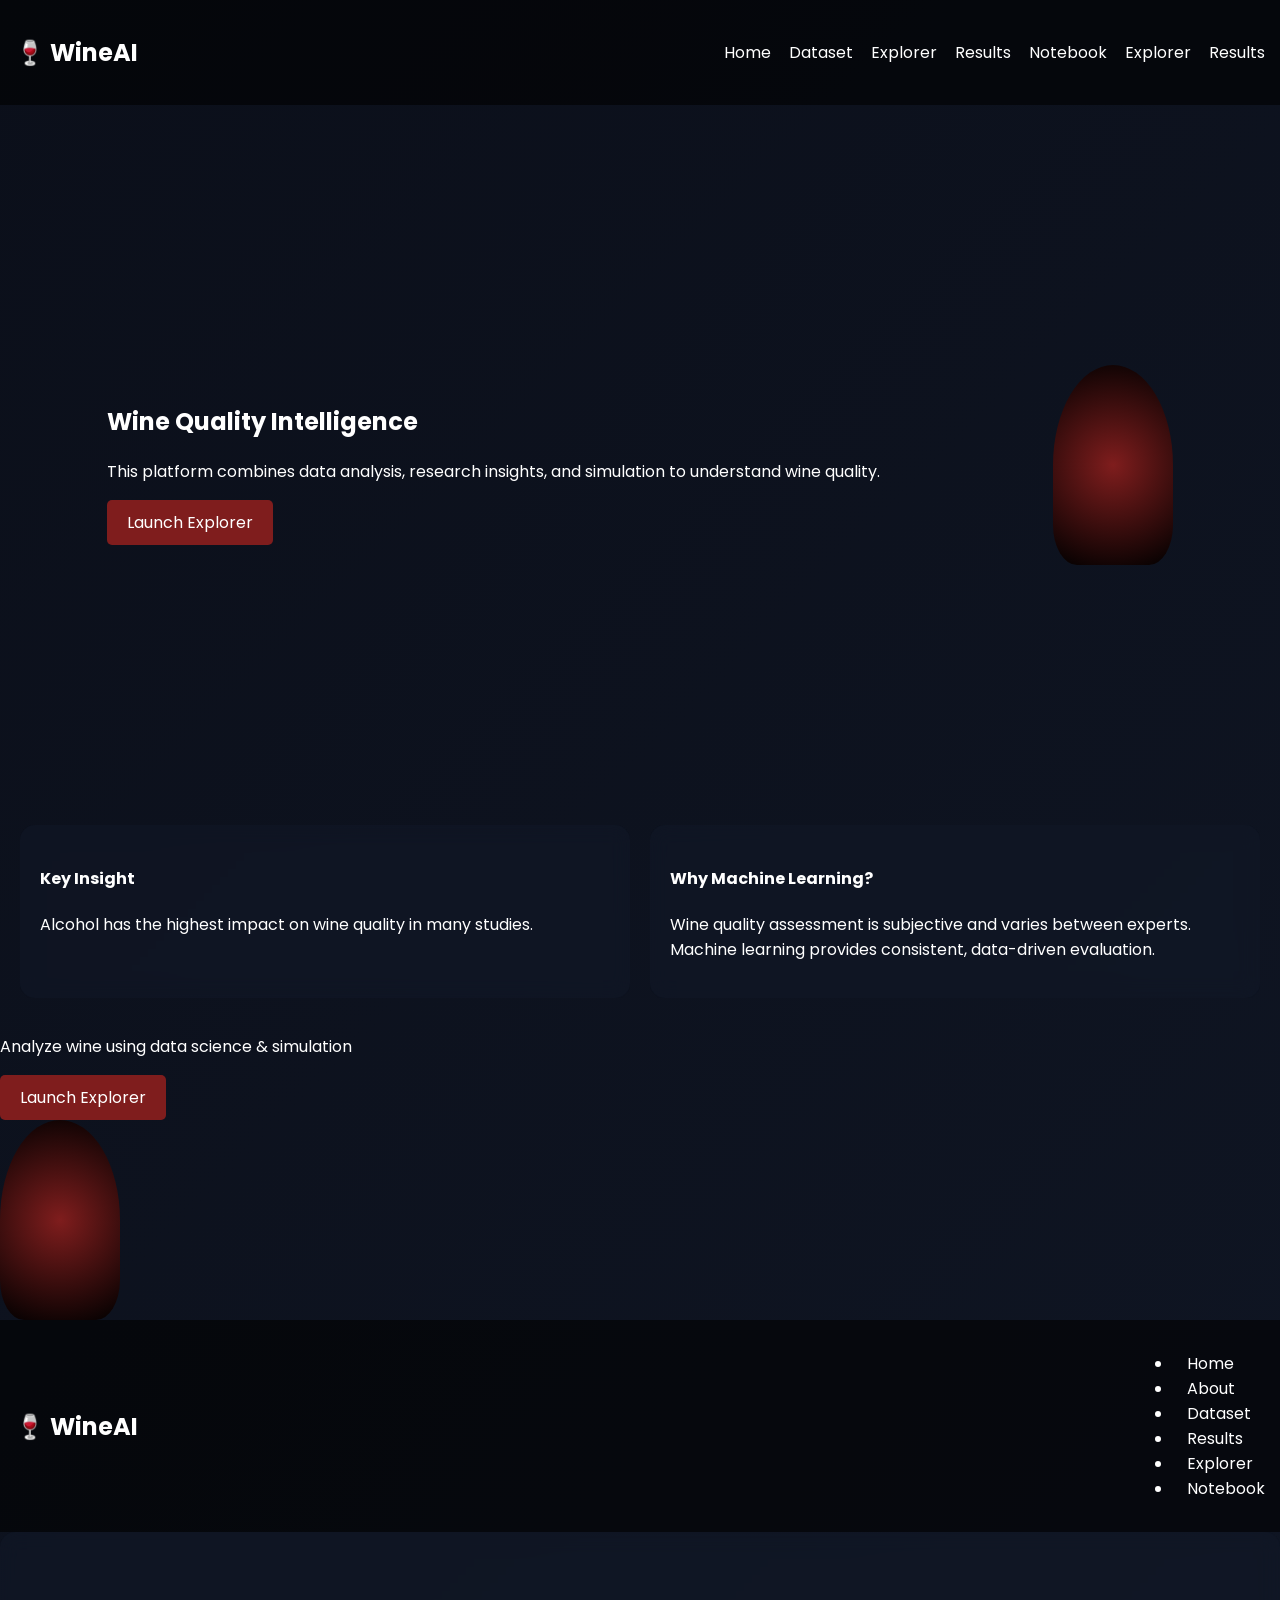
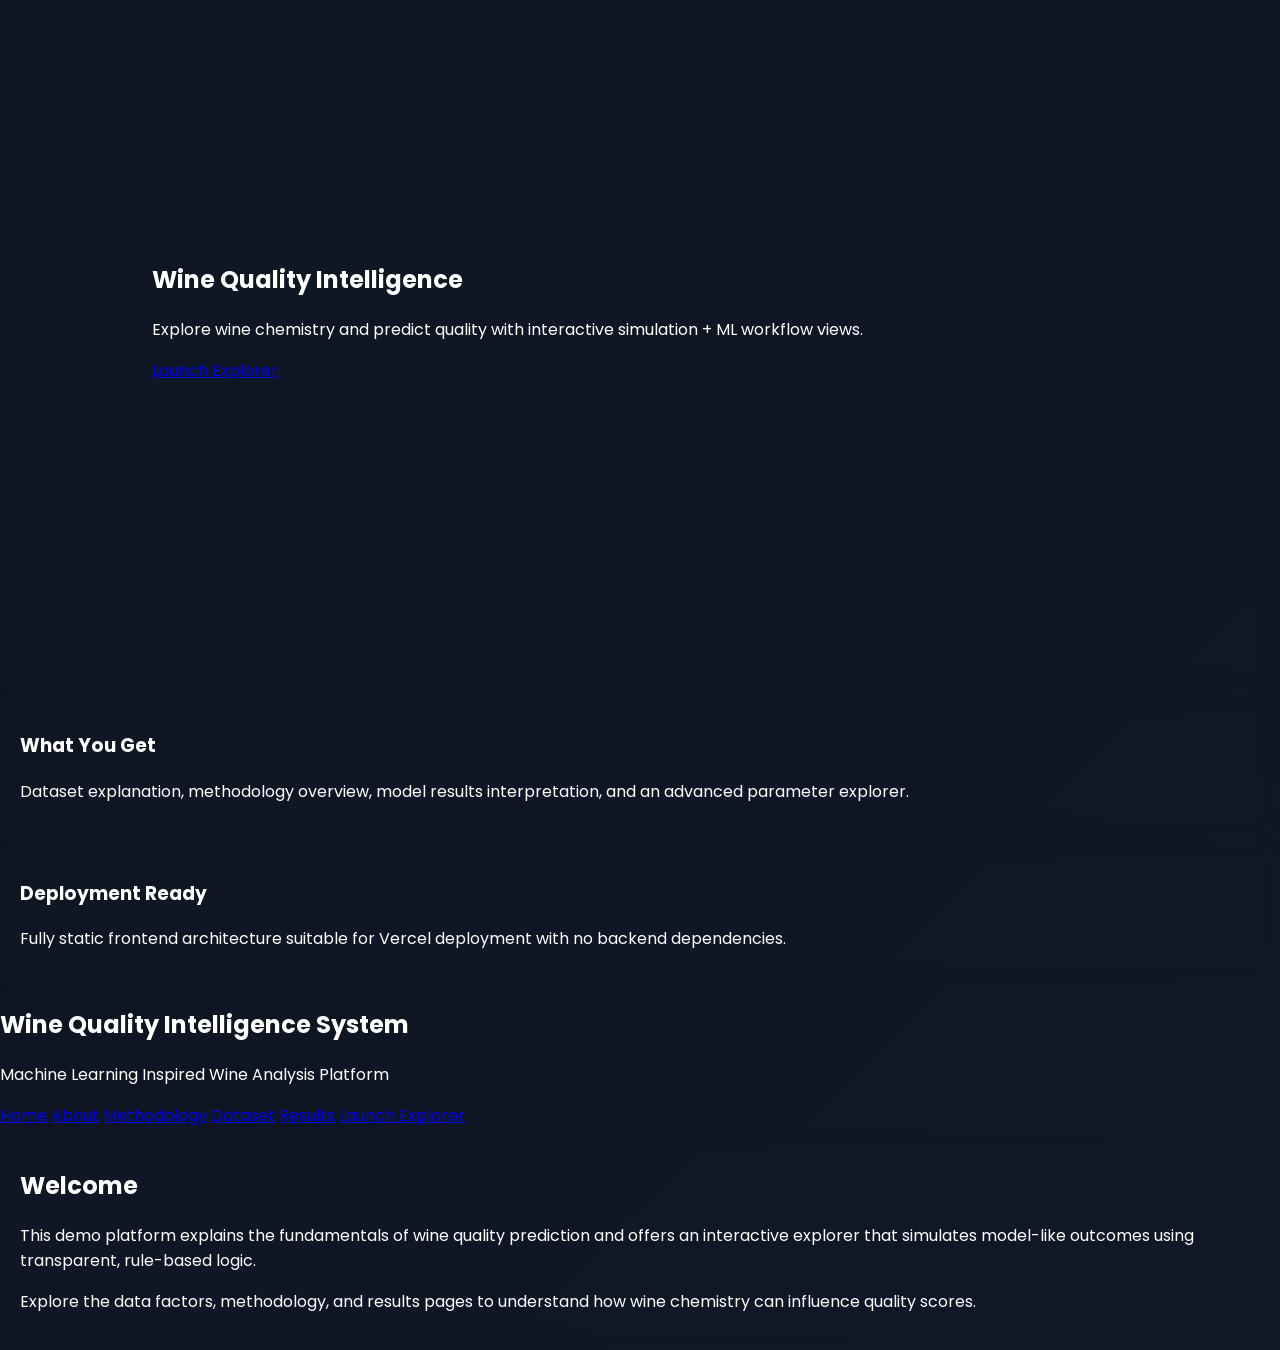
==== commit 76a588e6: "Merge branch 'main' into codex/add-vercel-deployment-instructions-rb07h3" ====
--- a/index.html
+++ b/index.html
@@ -7,6 +7,9 @@
     <link rel="stylesheet" href="css/style.css">
 </head>
 <body>
+
+<body>
+
 <nav class="navbar">
     <h2>🍷 WineAI</h2>
     <div>
@@ -15,6 +18,8 @@
         <a href="explorer.html">Explorer</a>
         <a href="results.html">Results</a>
         <a href="notebook.html">Notebook</a>
+        <a href="explorer.html">Explorer</a>
+        <a href="results.html">Results</a>
     </div>
 </nav>
 
@@ -37,5 +42,79 @@
     <p>Wine quality assessment is subjective and varies between experts. Machine learning provides consistent, data-driven evaluation.</p>
   </div>
 </section>
+        <p>Analyze wine using data science & simulation</p>
+        <a href="explorer.html" class="btn">Launch Explorer</a>
+    </div>
+
+    <div class="wine-glass"></div>
+</section>
+
+<html lang="en">
+<head>
+  <meta charset="UTF-8" />
+  <meta name="viewport" content="width=device-width, initial-scale=1.0" />
+  <title>Wine Quality Intelligence Platform</title>
+  <link rel="stylesheet" href="css/style.css" />
+</head>
+<body>
+  <nav class="navbar">
+    <h2>🍷 WineAI</h2>
+    <ul>
+      <li><a href="index.html" class="active">Home</a></li>
+      <li><a href="about.html">About</a></li>
+      <li><a href="dataset.html">Dataset</a></li>
+      <li><a href="results.html">Results</a></li>
+      <li><a href="explorer.html">Explorer</a></li>
+      <li><a href="notebook.html">Notebook</a></li>
+    </ul>
+  </nav>
+
+  <main class="container">
+    <section class="hero card">
+      <div class="hero-text">
+        <h1>Wine Quality Intelligence</h1>
+        <p>Explore wine chemistry and predict quality with interactive simulation + ML workflow views.</p>
+        <a href="explorer.html" class="button-link">Launch Explorer</a>
+      </div>
+      <div class="wine-animation" aria-hidden="true"></div>
+    </section>
+
+    <section class="grid-2">
+      <article class="card">
+        <h3>What You Get</h3>
+        <p>Dataset explanation, methodology overview, model results interpretation, and an advanced parameter explorer.</p>
+      </article>
+      <article class="card">
+        <h3>Deployment Ready</h3>
+        <p>Fully static frontend architecture suitable for Vercel deployment with no backend dependencies.</p>
+      </article>
+  <header class="site-header">
+    <h1>Wine Quality Intelligence System</h1>
+    <p>Machine Learning Inspired Wine Analysis Platform</p>
+    <nav>
+      <a href="index.html">Home</a>
+      <a href="about.html">About</a>
+      <a href="methodology.html">Methodology</a>
+      <a href="dataset.html">Dataset</a>
+      <a href="results.html">Results</a>
+      <a href="explorer.html" class="cta">Launch Explorer</a>
+    </nav>
+  </header>
+
+  <main class="container">
+    <section class="card">
+      <h2>Welcome</h2>
+      <p>
+        This demo platform explains the fundamentals of wine quality prediction and offers
+        an interactive explorer that simulates model-like outcomes using transparent, rule-based logic.
+      </p>
+      <p>
+        Explore the data factors, methodology, and results pages to understand how wine chemistry
+        can influence quality scores.
+      </p>
+    </section>
+  </main>
+
+  <script src="js/script.js"></script>
 </body>
 </html>
--- a/css/style.css
+++ b/css/style.css
@@ -26,6 +26,7 @@
     justify-content: space-around;
     align-items: center;
     height: 70vh;
+    height: 80vh;
     padding: 0 20px;
 }
 
@@ -87,4 +88,304 @@
   .hero { flex-direction: column; text-align: center; gap: 20px; }
   .explorer { grid-template-columns: 1fr; }
   .insight-grid { grid-template-columns: 1fr; }
-}
+.results-wrap {
+    max-width: 900px;
+    margin: 0 auto;
+    padding: 20px;
+}
+
+@media (max-width: 900px) {
+  .hero { flex-direction: column; text-align: center; gap: 20px; }
+  .explorer { grid-template-columns: 1fr; }
+:root {
+  --bg: #0b0f1a;
+  --card: rgba(17, 24, 39, 0.6);
+  --primary: #7f1d1d;
+  --accent: #f87171;
+  --text: #f9fafb;
+  --muted: #d1d5db;
+  --glow: 0 0 15px rgba(248, 113, 113, 0.5);
+:root {
+  --bg: #0b0f1a;
+  --surface: #111827;
+  --text: #f9fafb;
+  --muted: #d1d5db;
+  --accent: #f87171;
+  --button: #7f1d1d;
+}
+
+* { box-sizing: border-box; }
+
+body {
+  background: linear-gradient(135deg, #0b0f1a, #111827);
+  color: var(--text);
+  font-family: 'Poppins', sans-serif;
+  margin: 0;
+  min-height: 100vh;
+  line-height: 1.6;
+}
+
+h1 {
+  text-shadow: 0 0 20px rgba(248, 113, 113, 0.8);
+}
+
+.navbar {
+  display: flex;
+  justify-content: space-between;
+  align-items: center;
+  padding: 15px 30px;
+  background: rgba(0, 0, 0, 0.5);
+  backdrop-filter: blur(10px);
+  position: sticky;
+  top: 0;
+  z-index: 50;
+}
+
+.navbar h2 {
+  margin: 0;
+  color: var(--accent);
+}
+
+.navbar ul {
+  display: flex;
+  flex-wrap: wrap;
+  gap: 0.5rem;
+  list-style: none;
+  margin: 0;
+  padding: 0;
+}
+
+.navbar a {
+  color: var(--text);
+  margin: 0 6px;
+  text-decoration: none;
+  padding: 0.35rem 0.65rem;
+  border-radius: 999px;
+  border: 1px solid rgba(249, 250, 251, 0.25);
+  transition: all 0.25s ease;
+}
+
+.navbar a:hover,
+.navbar a.active {
+  border-color: var(--accent);
+  box-shadow: var(--glow);
+}
+
+.container {
+  max-width: 1100px;
+  margin: 0 auto;
+  padding: 24px;
+}
+
+.hero {
+  display: grid;
+  grid-template-columns: 1.3fr 0.7fr;
+  gap: 1rem;
+  align-items: center;
+}
+
+.hero-text p {
+  color: var(--muted);
+}
+
+.wine-animation {
+  width: 200px;
+  height: 200px;
+  margin: 0 auto;
+  background: radial-gradient(circle, #7f1d1d, #000);
+  border-radius: 50%;
+  animation: rotate 10s linear infinite;
+  box-shadow: var(--glow);
+}
+
+@keyframes rotate {
+  from { transform: rotate(0deg); }
+  to { transform: rotate(360deg); }
+}
+
+.card {
+  background: var(--card);
+  backdrop-filter: blur(12px);
+  border-radius: 20px;
+  padding: 20px;
+  box-shadow: var(--glow);
+  transition: 0.3s;
+  margin-bottom: 1rem;
+}
+
+.card:hover {
+  transform: translateY(-5px);
+  box-shadow: 0 0 25px rgba(248, 113, 113, 0.7);
+}
+
+.grid-2 {
+  display: grid;
+  grid-template-columns: repeat(2, minmax(0, 1fr));
+  gap: 1rem;
+}
+
+.explorer {
+  display: grid;
+  grid-template-columns: 1.1fr 1fr 0.9fr;
+  gap: 20px;
+  padding: 20px 0;
+  margin: 0;
+  background: var(--bg);
+  color: var(--text);
+  font-family: Arial, Helvetica, sans-serif;
+  line-height: 1.5;
+}
+
+h1, h2 {
+  color: var(--accent);
+}
+
+.site-header {
+  padding: 1.5rem;
+  border-bottom: 1px solid #374151;
+}
+
+nav {
+  display: flex;
+  flex-wrap: wrap;
+  gap: 0.75rem;
+  margin-top: 1rem;
+}
+
+nav a {
+  color: var(--text);
+  text-decoration: none;
+  padding: 0.45rem 0.75rem;
+  border: 1px solid #374151;
+  border-radius: 0.5rem;
+}
+
+nav a.cta {
+  border-color: #ef4444;
+}
+
+.container {
+  max-width: 900px;
+  margin: 0 auto;
+  padding: 1.5rem;
+}
+
+.card {
+  background: var(--surface);
+  border: 1px solid #374151;
+  border-radius: 0.75rem;
+  padding: 1rem 1.25rem;
+  margin-bottom: 1rem;
+}
+
+label {
+  display: block;
+  margin-top: 0.75rem;
+  color: var(--muted);
+}
+
+input[type="range"] {
+  width: 100%;
+  transition: 0.3s;
+}
+
+input[type="range"]:hover {
+  transform: scale(1.05);
+}
+
+label {
+  margin-top: 0.7rem;
+  display: block;
+  color: var(--muted);
+}
+
+button,
+.button-link {
+  background: var(--primary);
+  color: var(--text);
+  border: 1px solid rgba(248, 113, 113, 0.55);
+  border-radius: 12px;
+  padding: 10px 14px;
+  margin-top: 1rem;
+  text-decoration: none;
+  display: inline-block;
+  cursor: pointer;
+  transition: filter 0.25s ease;
+}
+
+button:hover,
+.button-link:hover {
+  filter: brightness(1.2);
+}
+
+#loader {
+  border: 5px solid #111;
+  border-top: 5px solid red;
+  border-radius: 50%;
+  width: 40px;
+  height: 40px;
+  animation: spin 1s linear infinite;
+  margin: 0.75rem 0;
+  display: none;
+}
+
+@keyframes spin {
+  to { transform: rotate(360deg); }
+}
+
+table {
+  width: 100%;
+  border-collapse: collapse;
+}
+th, td {
+  border: 1px solid rgba(209, 213, 219, 0.3);
+  padding: 8px;
+}
+
+.heatmap-grid {
+  display: grid;
+  grid-template-columns: repeat(3, 1fr);
+  max-width: 330px;
+  gap: 6px;
+}
+.heatmap-grid div {
+  text-align: center;
+  padding: 0.5rem;
+  border-radius: 8px;
+}
+.h1 { background: #14532d; }
+.h2 { background: #7f1d1d; }
+.h3 { background: #1d4ed8; }
+
+.small { color: var(--muted); font-size: 0.9rem; }
+
+@media (max-width: 900px) {
+  .hero { grid-template-columns: 1fr; }
+  .explorer { grid-template-columns: 1fr; }
+  .grid-2 { grid-template-columns: 1fr; }
+}
+
+button {
+  margin-top: 1rem;
+  background: var(--button);
+  color: white;
+  padding: 10px 14px;
+  border-radius: 5px;
+  border: none;
+  cursor: pointer;
+}
+
+.result, .insights {
+  margin-top: 1rem;
+}
+
+.bars > div {
+  margin: 0.75rem 0;
+}
+
+.bar {
+  height: 12px;
+  background: linear-gradient(90deg, #ef4444, #22c55e);
+  width: var(--w);
+  border-radius: 999px;
+}
--- a/css/style.css
+++ b/css/style.css
@@ -26,6 +26,7 @@
     justify-content: space-around;
     align-items: center;
     height: 70vh;
+    height: 80vh;
     padding: 0 20px;
 }
 
@@ -87,4 +88,304 @@
   .hero { flex-direction: column; text-align: center; gap: 20px; }
   .explorer { grid-template-columns: 1fr; }
   .insight-grid { grid-template-columns: 1fr; }
-}
+.results-wrap {
+    max-width: 900px;
+    margin: 0 auto;
+    padding: 20px;
+}
+
+@media (max-width: 900px) {
+  .hero { flex-direction: column; text-align: center; gap: 20px; }
+  .explorer { grid-template-columns: 1fr; }
+:root {
+  --bg: #0b0f1a;
+  --card: rgba(17, 24, 39, 0.6);
+  --primary: #7f1d1d;
+  --accent: #f87171;
+  --text: #f9fafb;
+  --muted: #d1d5db;
+  --glow: 0 0 15px rgba(248, 113, 113, 0.5);
+:root {
+  --bg: #0b0f1a;
+  --surface: #111827;
+  --text: #f9fafb;
+  --muted: #d1d5db;
+  --accent: #f87171;
+  --button: #7f1d1d;
+}
+
+* { box-sizing: border-box; }
+
+body {
+  background: linear-gradient(135deg, #0b0f1a, #111827);
+  color: var(--text);
+  font-family: 'Poppins', sans-serif;
+  margin: 0;
+  min-height: 100vh;
+  line-height: 1.6;
+}
+
+h1 {
+  text-shadow: 0 0 20px rgba(248, 113, 113, 0.8);
+}
+
+.navbar {
+  display: flex;
+  justify-content: space-between;
+  align-items: center;
+  padding: 15px 30px;
+  background: rgba(0, 0, 0, 0.5);
+  backdrop-filter: blur(10px);
+  position: sticky;
+  top: 0;
+  z-index: 50;
+}
+
+.navbar h2 {
+  margin: 0;
+  color: var(--accent);
+}
+
+.navbar ul {
+  display: flex;
+  flex-wrap: wrap;
+  gap: 0.5rem;
+  list-style: none;
+  margin: 0;
+  padding: 0;
+}
+
+.navbar a {
+  color: var(--text);
+  margin: 0 6px;
+  text-decoration: none;
+  padding: 0.35rem 0.65rem;
+  border-radius: 999px;
+  border: 1px solid rgba(249, 250, 251, 0.25);
+  transition: all 0.25s ease;
+}
+
+.navbar a:hover,
+.navbar a.active {
+  border-color: var(--accent);
+  box-shadow: var(--glow);
+}
+
+.container {
+  max-width: 1100px;
+  margin: 0 auto;
+  padding: 24px;
+}
+
+.hero {
+  display: grid;
+  grid-template-columns: 1.3fr 0.7fr;
+  gap: 1rem;
+  align-items: center;
+}
+
+.hero-text p {
+  color: var(--muted);
+}
+
+.wine-animation {
+  width: 200px;
+  height: 200px;
+  margin: 0 auto;
+  background: radial-gradient(circle, #7f1d1d, #000);
+  border-radius: 50%;
+  animation: rotate 10s linear infinite;
+  box-shadow: var(--glow);
+}
+
+@keyframes rotate {
+  from { transform: rotate(0deg); }
+  to { transform: rotate(360deg); }
+}
+
+.card {
+  background: var(--card);
+  backdrop-filter: blur(12px);
+  border-radius: 20px;
+  padding: 20px;
+  box-shadow: var(--glow);
+  transition: 0.3s;
+  margin-bottom: 1rem;
+}
+
+.card:hover {
+  transform: translateY(-5px);
+  box-shadow: 0 0 25px rgba(248, 113, 113, 0.7);
+}
+
+.grid-2 {
+  display: grid;
+  grid-template-columns: repeat(2, minmax(0, 1fr));
+  gap: 1rem;
+}
+
+.explorer {
+  display: grid;
+  grid-template-columns: 1.1fr 1fr 0.9fr;
+  gap: 20px;
+  padding: 20px 0;
+  margin: 0;
+  background: var(--bg);
+  color: var(--text);
+  font-family: Arial, Helvetica, sans-serif;
+  line-height: 1.5;
+}
+
+h1, h2 {
+  color: var(--accent);
+}
+
+.site-header {
+  padding: 1.5rem;
+  border-bottom: 1px solid #374151;
+}
+
+nav {
+  display: flex;
+  flex-wrap: wrap;
+  gap: 0.75rem;
+  margin-top: 1rem;
+}
+
+nav a {
+  color: var(--text);
+  text-decoration: none;
+  padding: 0.45rem 0.75rem;
+  border: 1px solid #374151;
+  border-radius: 0.5rem;
+}
+
+nav a.cta {
+  border-color: #ef4444;
+}
+
+.container {
+  max-width: 900px;
+  margin: 0 auto;
+  padding: 1.5rem;
+}
+
+.card {
+  background: var(--surface);
+  border: 1px solid #374151;
+  border-radius: 0.75rem;
+  padding: 1rem 1.25rem;
+  margin-bottom: 1rem;
+}
+
+label {
+  display: block;
+  margin-top: 0.75rem;
+  color: var(--muted);
+}
+
+input[type="range"] {
+  width: 100%;
+  transition: 0.3s;
+}
+
+input[type="range"]:hover {
+  transform: scale(1.05);
+}
+
+label {
+  margin-top: 0.7rem;
+  display: block;
+  color: var(--muted);
+}
+
+button,
+.button-link {
+  background: var(--primary);
+  color: var(--text);
+  border: 1px solid rgba(248, 113, 113, 0.55);
+  border-radius: 12px;
+  padding: 10px 14px;
+  margin-top: 1rem;
+  text-decoration: none;
+  display: inline-block;
+  cursor: pointer;
+  transition: filter 0.25s ease;
+}
+
+button:hover,
+.button-link:hover {
+  filter: brightness(1.2);
+}
+
+#loader {
+  border: 5px solid #111;
+  border-top: 5px solid red;
+  border-radius: 50%;
+  width: 40px;
+  height: 40px;
+  animation: spin 1s linear infinite;
+  margin: 0.75rem 0;
+  display: none;
+}
+
+@keyframes spin {
+  to { transform: rotate(360deg); }
+}
+
+table {
+  width: 100%;
+  border-collapse: collapse;
+}
+th, td {
+  border: 1px solid rgba(209, 213, 219, 0.3);
+  padding: 8px;
+}
+
+.heatmap-grid {
+  display: grid;
+  grid-template-columns: repeat(3, 1fr);
+  max-width: 330px;
+  gap: 6px;
+}
+.heatmap-grid div {
+  text-align: center;
+  padding: 0.5rem;
+  border-radius: 8px;
+}
+.h1 { background: #14532d; }
+.h2 { background: #7f1d1d; }
+.h3 { background: #1d4ed8; }
+
+.small { color: var(--muted); font-size: 0.9rem; }
+
+@media (max-width: 900px) {
+  .hero { grid-template-columns: 1fr; }
+  .explorer { grid-template-columns: 1fr; }
+  .grid-2 { grid-template-columns: 1fr; }
+}
+
+button {
+  margin-top: 1rem;
+  background: var(--button);
+  color: white;
+  padding: 10px 14px;
+  border-radius: 5px;
+  border: none;
+  cursor: pointer;
+}
+
+.result, .insights {
+  margin-top: 1rem;
+}
+
+.bars > div {
+  margin: 0.75rem 0;
+}
+
+.bar {
+  height: 12px;
+  background: linear-gradient(90deg, #ef4444, #22c55e);
+  width: var(--w);
+  border-radius: 999px;
+}
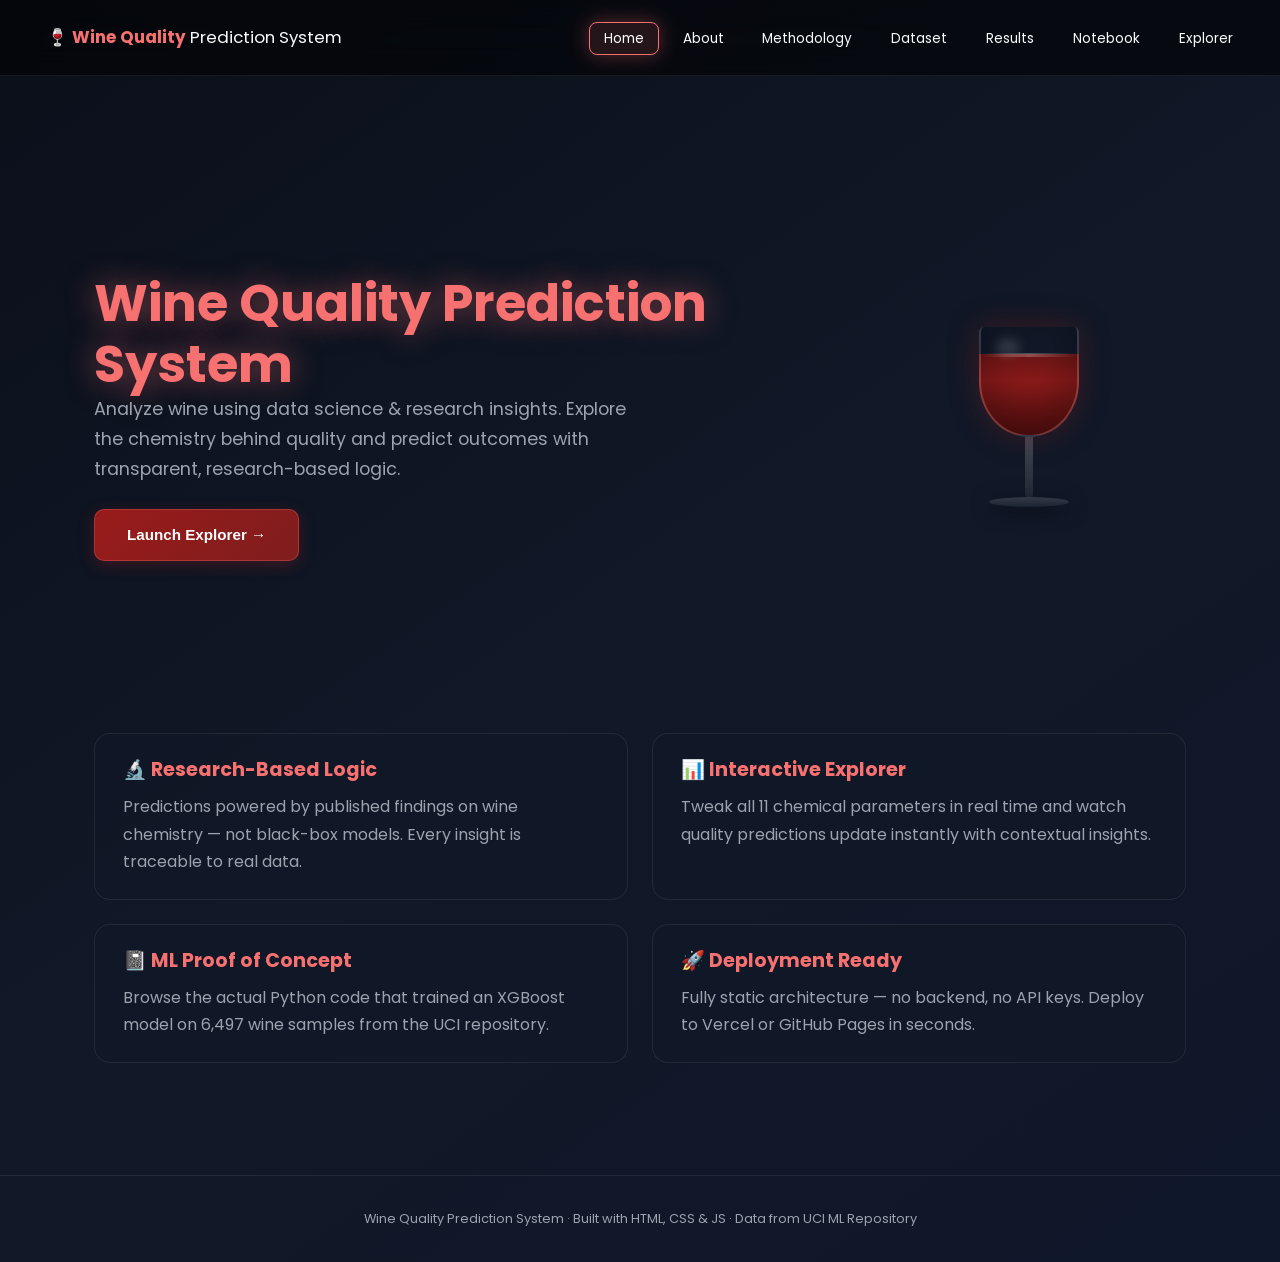
==== commit d3650087: "Restored platform: Cinematic UI overhaul, 11-parameter explorer logic, and standardized 10.0 quality" ====
--- a/index.html
+++ b/index.html
@@ -1,119 +1,66 @@
 <!DOCTYPE html>
-<html>
-<head>
-    <meta charset="UTF-8" />
-    <meta name="viewport" content="width=device-width, initial-scale=1.0" />
-    <title>Wine Quality Intelligence</title>
-    <link rel="stylesheet" href="css/style.css">
-</head>
-<body>
-
-<body>
-
-<nav class="navbar">
-    <h2>🍷 WineAI</h2>
-    <div>
-        <a href="index.html">Home</a>
-        <a href="dataset.html">Dataset</a>
-        <a href="explorer.html">Explorer</a>
-        <a href="results.html">Results</a>
-        <a href="notebook.html">Notebook</a>
-        <a href="explorer.html">Explorer</a>
-        <a href="results.html">Results</a>
-    </div>
-</nav>
-
-<section class="hero">
-    <div>
-        <h1>Wine Quality Intelligence</h1>
-        <p>This platform combines data analysis, research insights, and simulation to understand wine quality.</p>
-        <a href="explorer.html" class="btn">Launch Explorer</a>
-    </div>
-    <div class="wine-glass"></div>
-</section>
-
-<section class="insight-grid">
-  <div class="card">
-    <h4>Key Insight</h4>
-    <p>Alcohol has the highest impact on wine quality in many studies.</p>
-  </div>
-  <div class="card">
-    <h4>Why Machine Learning?</h4>
-    <p>Wine quality assessment is subjective and varies between experts. Machine learning provides consistent, data-driven evaluation.</p>
-  </div>
-</section>
-        <p>Analyze wine using data science & simulation</p>
-        <a href="explorer.html" class="btn">Launch Explorer</a>
-    </div>
-
-    <div class="wine-glass"></div>
-</section>
-
 <html lang="en">
 <head>
   <meta charset="UTF-8" />
   <meta name="viewport" content="width=device-width, initial-scale=1.0" />
-  <title>Wine Quality Intelligence Platform</title>
+  <meta name="description" content="Wine Quality Prediction System — Analyze wine using data science, research insights, and interactive simulation." />
+  <title>Wine Quality Prediction System</title>
   <link rel="stylesheet" href="css/style.css" />
 </head>
 <body>
+
   <nav class="navbar">
-    <h2>🍷 WineAI</h2>
+    <a href="index.html" class="brand">🍷 Wine Quality <span>Prediction System</span></a>
     <ul>
       <li><a href="index.html" class="active">Home</a></li>
       <li><a href="about.html">About</a></li>
+      <li><a href="methodology.html">Methodology</a></li>
       <li><a href="dataset.html">Dataset</a></li>
       <li><a href="results.html">Results</a></li>
+      <li><a href="notebook.html">Notebook</a></li>
       <li><a href="explorer.html">Explorer</a></li>
-      <li><a href="notebook.html">Notebook</a></li>
     </ul>
   </nav>
 
   <main class="container">
-    <section class="hero card">
+    <section class="hero fade-in">
       <div class="hero-text">
-        <h1>Wine Quality Intelligence</h1>
-        <p>Explore wine chemistry and predict quality with interactive simulation + ML workflow views.</p>
-        <a href="explorer.html" class="button-link">Launch Explorer</a>
+        <h1>Wine Quality Prediction System</h1>
+        <p>Analyze wine using data science &amp; research insights. Explore the chemistry behind quality and predict outcomes with transparent, research-based logic.</p>
+        <a href="explorer.html" class="btn">Launch Explorer →</a>
       </div>
-      <div class="wine-animation" aria-hidden="true"></div>
+      <div class="wine-glass-wrap">
+        <div class="wine-glass">
+          <div class="wine-bowl"></div>
+          <div class="wine-stem"></div>
+          <div class="wine-base"></div>
+        </div>
+      </div>
     </section>
 
-    <section class="grid-2">
+    <section class="insight-grid fade-in">
       <article class="card">
-        <h3>What You Get</h3>
-        <p>Dataset explanation, methodology overview, model results interpretation, and an advanced parameter explorer.</p>
+        <h3>🔬 Research-Based Logic</h3>
+        <p>Predictions powered by published findings on wine chemistry — not black-box models. Every insight is traceable to real data.</p>
       </article>
       <article class="card">
-        <h3>Deployment Ready</h3>
-        <p>Fully static frontend architecture suitable for Vercel deployment with no backend dependencies.</p>
+        <h3>📊 Interactive Explorer</h3>
+        <p>Tweak all 11 chemical parameters in real time and watch quality predictions update instantly with contextual insights.</p>
       </article>
-  <header class="site-header">
-    <h1>Wine Quality Intelligence System</h1>
-    <p>Machine Learning Inspired Wine Analysis Platform</p>
-    <nav>
-      <a href="index.html">Home</a>
-      <a href="about.html">About</a>
-      <a href="methodology.html">Methodology</a>
-      <a href="dataset.html">Dataset</a>
-      <a href="results.html">Results</a>
-      <a href="explorer.html" class="cta">Launch Explorer</a>
-    </nav>
-  </header>
-
-  <main class="container">
-    <section class="card">
-      <h2>Welcome</h2>
-      <p>
-        This demo platform explains the fundamentals of wine quality prediction and offers
-        an interactive explorer that simulates model-like outcomes using transparent, rule-based logic.
-      </p>
-      <p>
-        Explore the data factors, methodology, and results pages to understand how wine chemistry
-        can influence quality scores.
-      </p>
+      <article class="card">
+        <h3>📓 ML Proof of Concept</h3>
+        <p>Browse the actual Python code that trained an XGBoost model on 6,497 wine samples from the UCI repository.</p>
+      </article>
+      <article class="card">
+        <h3>🚀 Deployment Ready</h3>
+        <p>Fully static architecture — no backend, no API keys. Deploy to Vercel or GitHub Pages in seconds.</p>
+      </article>
     </section>
   </main>
+
+  <footer class="footer">
+    <p>Wine Quality Prediction System · Built with HTML, CSS & JS · Data from UCI ML Repository</p>
+  </footer>
 
   <script src="js/script.js"></script>
 </body>
--- a/css/style.css
+++ b/css/style.css
@@ -1,391 +1,541 @@
 @import url('https://fonts.googleapis.com/css2?family=Poppins:wght@300;400;600;700&display=swap');
 
-body {
-    background: linear-gradient(135deg, #0b0f1a, #111827);
-    color: white;
-    font-family: 'Poppins', sans-serif;
-    margin: 0;
-}
-
-.navbar {
-    display: flex;
-    justify-content: space-between;
-    align-items: center;
-    padding: 15px;
-    background: rgba(0,0,0,0.6);
-}
-
-.navbar a {
-    color: white;
-    text-decoration: none;
-    margin-left: 14px;
-}
-
-.hero {
-    display: flex;
-    justify-content: space-around;
-    align-items: center;
-    height: 70vh;
-    height: 80vh;
-    padding: 0 20px;
-}
-
-.btn {
-    padding: 10px 20px;
-    background: #7f1d1d;
-    color: white;
-    text-decoration: none;
-    border-radius: 5px;
-    display: inline-block;
-}
-
-.card {
-    background: rgba(17, 24, 39, 0.6);
-    backdrop-filter: blur(10px);
-    padding: 20px;
-    border-radius: 15px;
-}
-
-.explorer {
-    display: grid;
-    grid-template-columns: repeat(3, 1fr);
-    gap: 20px;
-    padding: 20px;
-}
-
-.wine-glass {
-    width: 120px;
-    height: 200px;
-    border-radius: 50% 50% 20% 20%;
-    background: radial-gradient(circle, #7f1d1d, black);
-    animation: float 3s ease-in-out infinite;
-}
-
-@keyframes float {
-    0% { transform: translateY(0px); }
-    50% { transform: translateY(-20px); }
-    100% { transform: translateY(0px); }
-}
-
-.content-wrap {
-    max-width: 1000px;
-    margin: 0 auto;
-    padding: 20px;
-    display: grid;
-    gap: 20px;
-}
-
-.insight-grid {
-    display: grid;
-    grid-template-columns: repeat(2, minmax(0, 1fr));
-    gap: 20px;
-    padding: 0 20px 20px;
-}
-
-#result h3 { margin-bottom: 8px; }
-
-@media (max-width: 900px) {
-  .hero { flex-direction: column; text-align: center; gap: 20px; }
-  .explorer { grid-template-columns: 1fr; }
-  .insight-grid { grid-template-columns: 1fr; }
-.results-wrap {
-    max-width: 900px;
-    margin: 0 auto;
-    padding: 20px;
-}
-
-@media (max-width: 900px) {
-  .hero { flex-direction: column; text-align: center; gap: 20px; }
-  .explorer { grid-template-columns: 1fr; }
+/* ═══════════════════════════════════════
+   DESIGN TOKENS
+   ═══════════════════════════════════════ */
 :root {
   --bg: #0b0f1a;
-  --card: rgba(17, 24, 39, 0.6);
+  --surface: rgba(17, 24, 39, 0.6);
+  --surface-solid: #111827;
   --primary: #7f1d1d;
   --accent: #f87171;
   --text: #f9fafb;
-  --muted: #d1d5db;
-  --glow: 0 0 15px rgba(248, 113, 113, 0.5);
-:root {
-  --bg: #0b0f1a;
-  --surface: #111827;
-  --text: #f9fafb;
-  --muted: #d1d5db;
-  --accent: #f87171;
-  --button: #7f1d1d;
-}
-
-* { box-sizing: border-box; }
+  --muted: #9ca3af;
+  --border: rgba(255, 255, 255, 0.08);
+  --glow: 0 0 20px rgba(248, 113, 113, 0.35);
+  --radius: 16px;
+  --transition: 0.3s cubic-bezier(0.4, 0, 0.2, 1);
+}
+
+/* ═══════════════════════════════════════
+   RESET & BASE
+   ═══════════════════════════════════════ */
+*, *::before, *::after {
+  box-sizing: border-box;
+  margin: 0;
+  padding: 0;
+}
 
 body {
-  background: linear-gradient(135deg, #0b0f1a, #111827);
+  background: linear-gradient(145deg, var(--bg) 0%, #111827 50%, #0f172a 100%);
   color: var(--text);
   font-family: 'Poppins', sans-serif;
-  margin: 0;
+  line-height: 1.7;
   min-height: 100vh;
-  line-height: 1.6;
+  overflow-x: hidden;
+}
+
+h1, h2, h3, h4 {
+  color: var(--accent);
+  line-height: 1.2;
 }
 
 h1 {
-  text-shadow: 0 0 20px rgba(248, 113, 113, 0.8);
-}
-
+  font-size: clamp(2rem, 5vw, 3.2rem);
+  font-weight: 700;
+  text-shadow: 0 0 30px rgba(248, 113, 113, 0.5);
+}
+
+h2 { font-size: 1.6rem; }
+h3 { font-size: 1.2rem; }
+
+p { color: var(--muted); }
+
+a { color: var(--accent); }
+
+ul { list-style: none; }
+
+/* ═══════════════════════════════════════
+   NAVBAR
+   ═══════════════════════════════════════ */
 .navbar {
   display: flex;
   justify-content: space-between;
   align-items: center;
-  padding: 15px 30px;
-  background: rgba(0, 0, 0, 0.5);
-  backdrop-filter: blur(10px);
+  padding: 1rem 2rem;
+  background: rgba(0, 0, 0, 0.55);
+  backdrop-filter: blur(16px);
+  -webkit-backdrop-filter: blur(16px);
+  border-bottom: 1px solid var(--border);
   position: sticky;
   top: 0;
-  z-index: 50;
-}
-
-.navbar h2 {
-  margin: 0;
+  z-index: 1000;
+}
+
+.navbar .brand {
   color: var(--accent);
+  font-size: 1.05rem;
+  font-weight: 700;
+  text-decoration: none;
+  white-space: nowrap;
+}
+
+.navbar .brand span {
+  color: var(--text);
+  font-weight: 400;
 }
 
 .navbar ul {
   display: flex;
+  gap: 0.5rem;
   flex-wrap: wrap;
-  gap: 0.5rem;
-  list-style: none;
-  margin: 0;
-  padding: 0;
 }
 
 .navbar a {
   color: var(--text);
-  margin: 0 6px;
   text-decoration: none;
-  padding: 0.35rem 0.65rem;
-  border-radius: 999px;
-  border: 1px solid rgba(249, 250, 251, 0.25);
-  transition: all 0.25s ease;
+  padding: 0.4rem 0.9rem;
+  border-radius: 8px;
+  border: 1px solid transparent;
+  font-size: 0.85rem;
+  font-weight: 400;
+  transition: var(--transition);
 }
 
 .navbar a:hover,
 .navbar a.active {
+  background: rgba(248, 113, 113, 0.12);
   border-color: var(--accent);
   box-shadow: var(--glow);
-}
-
+  color: #fff;
+}
+
+/* ═══════════════════════════════════════
+   LAYOUT
+   ═══════════════════════════════════════ */
 .container {
-  max-width: 1100px;
+  max-width: 1140px;
   margin: 0 auto;
-  padding: 24px;
-}
-
+  padding: 3rem 1.5rem;
+}
+
+/* ═══════════════════════════════════════
+   HERO SECTION (Home)
+   ═══════════════════════════════════════ */
 .hero {
   display: grid;
-  grid-template-columns: 1.3fr 0.7fr;
-  gap: 1rem;
+  grid-template-columns: 1.4fr 0.6fr;
+  gap: 3rem;
   align-items: center;
+  min-height: 65vh;
+  padding: 2rem 0;
 }
 
 .hero-text p {
   color: var(--muted);
-}
-
-.wine-animation {
-  width: 200px;
-  height: 200px;
+  font-size: 1.1rem;
+  margin-bottom: 1.5rem;
+  max-width: 550px;
+}
+
+/* ─── Wine Glass (CSS art) ─── */
+.wine-glass-wrap {
+  display: flex;
+  justify-content: center;
+  align-items: flex-end;
+}
+
+.wine-glass {
+  position: relative;
+  width: 100px;
+  animation: glassFloat 5s ease-in-out infinite;
+}
+
+.wine-bowl {
+  width: 100px;
+  height: 110px;
+  border-radius: 5px 5px 50% 50%;
+  background: linear-gradient(180deg, transparent 0%, transparent 25%, #6b1515 25%, #8b1a1a 50%, #5c1010 100%);
+  border: 2px solid rgba(255, 255, 255, 0.15);
+  border-top: none;
+  position: relative;
+  overflow: hidden;
+  box-shadow: 0 0 30px rgba(127, 29, 29, 0.4), inset 0 -20px 40px rgba(0,0,0,0.3);
+}
+
+.wine-bowl::before {
+  content: '';
+  position: absolute;
+  top: 24%;
+  left: 0;
+  right: 0;
+  height: 4px;
+  background: linear-gradient(90deg, transparent, rgba(255,255,255,0.25), transparent);
+  animation: wineWave 3s ease-in-out infinite;
+}
+
+.wine-bowl::after {
+  content: '';
+  position: absolute;
+  top: 10%;
+  left: 15%;
+  width: 25%;
+  height: 18%;
+  background: rgba(255, 255, 255, 0.12);
+  border-radius: 50%;
+  filter: blur(4px);
+}
+
+@keyframes wineWave {
+  0%, 100% { transform: translateX(-5px) skewX(-2deg); }
+  50% { transform: translateX(5px) skewX(2deg); }
+}
+
+.wine-stem {
+  width: 8px;
+  height: 60px;
+  background: linear-gradient(180deg, rgba(255,255,255,0.2), rgba(255,255,255,0.08));
   margin: 0 auto;
-  background: radial-gradient(circle, #7f1d1d, #000);
+  border-radius: 0 0 2px 2px;
+}
+
+.wine-base {
+  width: 80px;
+  height: 10px;
+  background: linear-gradient(180deg, rgba(255,255,255,0.15), rgba(255,255,255,0.05));
+  margin: 0 auto;
   border-radius: 50%;
-  animation: rotate 10s linear infinite;
-  box-shadow: var(--glow);
-}
-
-@keyframes rotate {
-  from { transform: rotate(0deg); }
-  to { transform: rotate(360deg); }
-}
-
+  box-shadow: 0 4px 20px rgba(0,0,0,0.5);
+}
+
+@keyframes glassFloat {
+  0%, 100% { transform: translateY(0) rotate(-1deg); }
+  50% { transform: translateY(-18px) rotate(1deg); }
+}
+
+/* ═══════════════════════════════════════
+   CARDS (Glassmorphism)
+   ═══════════════════════════════════════ */
 .card {
-  background: var(--card);
-  backdrop-filter: blur(12px);
-  border-radius: 20px;
-  padding: 20px;
-  box-shadow: var(--glow);
-  transition: 0.3s;
-  margin-bottom: 1rem;
+  background: var(--surface);
+  backdrop-filter: blur(14px);
+  -webkit-backdrop-filter: blur(14px);
+  border: 1px solid var(--border);
+  border-radius: var(--radius);
+  padding: 1.5rem 1.75rem;
+  transition: transform var(--transition), box-shadow var(--transition);
 }
 
 .card:hover {
-  transform: translateY(-5px);
-  box-shadow: 0 0 25px rgba(248, 113, 113, 0.7);
-}
-
+  transform: translateY(-4px);
+  box-shadow: 0 12px 40px rgba(248, 113, 113, 0.12);
+}
+
+.card h3 {
+  margin-bottom: 0.75rem;
+}
+
+/* ═══════════════════════════════════════
+   GRID LAYOUTS
+   ═══════════════════════════════════════ */
 .grid-2 {
   display: grid;
-  grid-template-columns: repeat(2, minmax(0, 1fr));
-  gap: 1rem;
-}
-
-.explorer {
+  grid-template-columns: repeat(2, 1fr);
+  gap: 1.5rem;
+  margin-top: 1.5rem;
+}
+
+.grid-3 {
   display: grid;
-  grid-template-columns: 1.1fr 1fr 0.9fr;
-  gap: 20px;
-  padding: 20px 0;
-  margin: 0;
-  background: var(--bg);
-  color: var(--text);
-  font-family: Arial, Helvetica, sans-serif;
-  line-height: 1.5;
-}
-
-h1, h2 {
+  grid-template-columns: repeat(3, 1fr);
+  gap: 1.5rem;
+  margin-top: 1.5rem;
+}
+
+.insight-grid {
+  display: grid;
+  grid-template-columns: repeat(2, 1fr);
+  gap: 1.5rem;
+  padding-top: 1.5rem;
+}
+
+/* ═══════════════════════════════════════
+   BUTTONS
+   ═══════════════════════════════════════ */
+.btn, button {
+  display: inline-block;
+  padding: 0.75rem 2rem;
+  background: linear-gradient(135deg, #991b1b, #7f1d1d);
+  color: #fff;
+  text-decoration: none;
+  border: 1px solid rgba(248, 113, 113, 0.3);
+  border-radius: 10px;
+  font-family: 'Poppins', sans-serif;
+  font-weight: 600;
+  font-size: 0.95rem;
+  cursor: pointer;
+  transition: var(--transition);
+  box-shadow: 0 4px 15px rgba(127, 29, 29, 0.4);
+}
+
+.btn:hover, button:hover {
+  transform: translateY(-2px);
+  box-shadow: 0 8px 25px rgba(248, 113, 113, 0.4);
+  filter: brightness(1.15);
+}
+
+/* ─── Type Buttons ─── */
+.type-btn {
+  background: rgba(255, 255, 255, 0.05);
+  border: 1px solid var(--border);
+  color: var(--muted);
+  transition: all 0.3s ease;
+}
+
+.type-btn.active {
+  background: rgba(248, 113, 113, 0.2);
+  border-color: var(--accent);
+  color: #fff;
+  box-shadow: var(--glow);
+}
+
+/* ═══════════════════════════════════════
+   EXPLORER PAGE
+   ═══════════════════════════════════════ */
+.explorer-grid {
+  display: grid;
+  grid-template-columns: 1fr 1fr;
+  gap: 2rem;
+  margin-top: 2rem;
+}
+
+.explorer-grid .card {
+  min-height: 0;
+}
+
+label {
+  display: flex;
+  justify-content: space-between;
+  align-items: center;
+  margin-top: 0.9rem;
+  color: var(--muted);
+  font-size: 0.85rem;
+}
+
+label span {
   color: var(--accent);
-}
-
-.site-header {
-  padding: 1.5rem;
-  border-bottom: 1px solid #374151;
-}
-
-nav {
-  display: flex;
-  flex-wrap: wrap;
-  gap: 0.75rem;
+  font-weight: 600;
+  font-size: 0.9rem;
+}
+
+input[type="range"] {
+  -webkit-appearance: none;
+  appearance: none;
+  width: 100%;
+  height: 6px;
+  border-radius: 999px;
+  background: linear-gradient(90deg, var(--accent) 0%, #374151 100%);
+  outline: none;
+  margin-top: 0.3rem;
+  cursor: pointer;
+  transition: var(--transition);
+}
+
+input[type="range"]::-webkit-slider-thumb {
+  -webkit-appearance: none;
+  width: 16px;
+  height: 16px;
+  border-radius: 50%;
+  background: var(--accent);
+  box-shadow: 0 0 8px rgba(248, 113, 113, 0.6);
+  cursor: pointer;
+}
+
+input[type="range"]:hover {
+  filter: brightness(1.2);
+}
+
+#result {
+  margin-top: 1.5rem;
+  padding: 1.25rem;
+  border-radius: var(--radius);
+  background: rgba(0, 0, 0, 0.25);
+  border-left: 4px solid var(--accent);
+}
+
+#insights {
   margin-top: 1rem;
-}
-
-nav a {
-  color: var(--text);
-  text-decoration: none;
-  padding: 0.45rem 0.75rem;
-  border: 1px solid #374151;
-  border-radius: 0.5rem;
-}
-
-nav a.cta {
-  border-color: #ef4444;
-}
-
-.container {
-  max-width: 900px;
-  margin: 0 auto;
-  padding: 1.5rem;
-}
-
-.card {
-  background: var(--surface);
-  border: 1px solid #374151;
-  border-radius: 0.75rem;
-  padding: 1rem 1.25rem;
-  margin-bottom: 1rem;
-}
-
-label {
-  display: block;
-  margin-top: 0.75rem;
   color: var(--muted);
-}
-
-input[type="range"] {
-  width: 100%;
-  transition: 0.3s;
-}
-
-input[type="range"]:hover {
-  transform: scale(1.05);
-}
-
-label {
-  margin-top: 0.7rem;
-  display: block;
-  color: var(--muted);
-}
-
-button,
-.button-link {
-  background: var(--primary);
-  color: var(--text);
-  border: 1px solid rgba(248, 113, 113, 0.55);
-  border-radius: 12px;
-  padding: 10px 14px;
-  margin-top: 1rem;
-  text-decoration: none;
-  display: inline-block;
-  cursor: pointer;
-  transition: filter 0.25s ease;
-}
-
-button:hover,
-.button-link:hover {
-  filter: brightness(1.2);
-}
-
-#loader {
-  border: 5px solid #111;
-  border-top: 5px solid red;
-  border-radius: 50%;
-  width: 40px;
-  height: 40px;
-  animation: spin 1s linear infinite;
-  margin: 0.75rem 0;
-  display: none;
-}
-
-@keyframes spin {
-  to { transform: rotate(360deg); }
-}
-
+  font-size: 0.9rem;
+  line-height: 1.9;
+}
+
+/* Chart container */
+.chart-wrap {
+  position: relative;
+  height: 350px;
+}
+
+.chart-wrap canvas {
+  width: 100% !important;
+  height: 100% !important;
+}
+
+/* ═══════════════════════════════════════
+   TABLE (Dataset)
+   ═══════════════════════════════════════ */
 table {
   width: 100%;
   border-collapse: collapse;
-}
+  margin-top: 1rem;
+}
+
+th {
+  background: rgba(248, 113, 113, 0.1);
+  color: var(--accent);
+  text-align: left;
+  font-weight: 600;
+}
+
 th, td {
-  border: 1px solid rgba(209, 213, 219, 0.3);
-  padding: 8px;
-}
-
-.heatmap-grid {
-  display: grid;
-  grid-template-columns: repeat(3, 1fr);
-  max-width: 330px;
-  gap: 6px;
-}
-.heatmap-grid div {
+  padding: 0.75rem 1rem;
+  border-bottom: 1px solid var(--border);
+  font-size: 0.9rem;
+}
+
+tr:hover td {
+  background: rgba(255, 255, 255, 0.03);
+}
+
+/* ═══════════════════════════════════════
+   NOTEBOOK CODE BLOCKS
+   ═══════════════════════════════════════ */
+.code-block {
+  background: #0d1117;
+  border: 1px solid #30363d;
+  border-radius: 10px;
+  padding: 1.25rem 1.5rem;
+  margin-top: 1rem;
+  overflow-x: auto;
+  position: relative;
+}
+
+.code-block code {
+  font-family: 'Courier New', monospace;
+  font-size: 0.82rem;
+  line-height: 1.7;
+  color: #c9d1d9;
+  white-space: pre;
+}
+
+.code-block .code-label {
+  position: absolute;
+  top: 0.5rem;
+  right: 0.75rem;
+  font-size: 0.7rem;
+  color: #484f58;
+  font-family: 'Poppins', sans-serif;
+  text-transform: uppercase;
+  letter-spacing: 1px;
+}
+
+.code-block .keyword { color: #ff7b72; }
+.code-block .string { color: #a5d6ff; }
+.code-block .comment { color: #8b949e; font-style: italic; }
+.code-block .func { color: #d2a8ff; }
+.code-block .num { color: #79c0ff; }
+
+/* ═══════════════════════════════════════
+   METHODOLOGY PIPELINE
+   ═══════════════════════════════════════ */
+.pipeline {
+  display: flex;
+  gap: 0;
+  margin-top: 2rem;
+  overflow-x: auto;
+}
+
+.pipeline-step {
+  flex: 1;
+  padding: 1.25rem;
+  background: var(--surface);
+  border: 1px solid var(--border);
   text-align: center;
-  padding: 0.5rem;
-  border-radius: 8px;
-}
-.h1 { background: #14532d; }
-.h2 { background: #7f1d1d; }
-.h3 { background: #1d4ed8; }
-
-.small { color: var(--muted); font-size: 0.9rem; }
-
-@media (max-width: 900px) {
-  .hero { grid-template-columns: 1fr; }
-  .explorer { grid-template-columns: 1fr; }
-  .grid-2 { grid-template-columns: 1fr; }
-}
-
-button {
-  margin-top: 1rem;
-  background: var(--button);
-  color: white;
-  padding: 10px 14px;
-  border-radius: 5px;
-  border: none;
-  cursor: pointer;
-}
-
-.result, .insights {
-  margin-top: 1rem;
-}
-
-.bars > div {
-  margin: 0.75rem 0;
-}
-
-.bar {
-  height: 12px;
-  background: linear-gradient(90deg, #ef4444, #22c55e);
-  width: var(--w);
-  border-radius: 999px;
-}
+  position: relative;
+  min-width: 160px;
+}
+
+.pipeline-step:first-child { border-radius: var(--radius) 0 0 var(--radius); }
+.pipeline-step:last-child { border-radius: 0 var(--radius) var(--radius) 0; }
+
+.pipeline-step .step-num {
+  display: inline-block;
+  width: 32px;
+  height: 32px;
+  line-height: 32px;
+  border-radius: 50%;
+  background: var(--accent);
+  color: #000;
+  font-weight: 700;
+  font-size: 0.85rem;
+  margin-bottom: 0.5rem;
+}
+
+.pipeline-step h4 { color: var(--text); font-size: 0.9rem; }
+.pipeline-step p { font-size: 0.78rem; }
+
+/* ═══════════════════════════════════════
+   FOOTER
+   ═══════════════════════════════════════ */
+.footer {
+  text-align: center;
+  padding: 2rem 1rem;
+  color: var(--muted);
+  font-size: 0.8rem;
+  border-top: 1px solid var(--border);
+  margin-top: 4rem;
+}
+
+/* ═══════════════════════════════════════
+   UTILITIES
+   ═══════════════════════════════════════ */
+.text-accent { color: var(--accent); }
+.text-muted { color: var(--muted); }
+.mt-1 { margin-top: 0.5rem; }
+.mt-2 { margin-top: 1rem; }
+.mt-3 { margin-top: 1.5rem; }
+.mt-4 { margin-top: 2rem; }
+
+.fade-in { animation: fadeIn 0.6s ease forwards; }
+
+@keyframes fadeIn {
+  from { opacity: 0; transform: translateY(12px); }
+  to { opacity: 1; transform: translateY(0); }
+}
+
+/* ═══════════════════════════════════════
+   RESPONSIVE
+   ═══════════════════════════════════════ */
+@media (max-width: 768px) {
+  .hero {
+    grid-template-columns: 1fr;
+    text-align: center;
+    min-height: auto;
+    padding: 2rem 0;
+  }
+  .hero-text p { max-width: 100%; }
+
+  .grid-2, .grid-3, .insight-grid, .explorer-grid {
+    grid-template-columns: 1fr;
+  }
+
+  .navbar {
+    flex-direction: column;
+    gap: 0.75rem;
+    padding: 1rem;
+  }
+  .navbar ul { justify-content: center; }
+
+  .pipeline { flex-direction: column; }
+  .pipeline-step { border-radius: var(--radius) !important; }
+}
